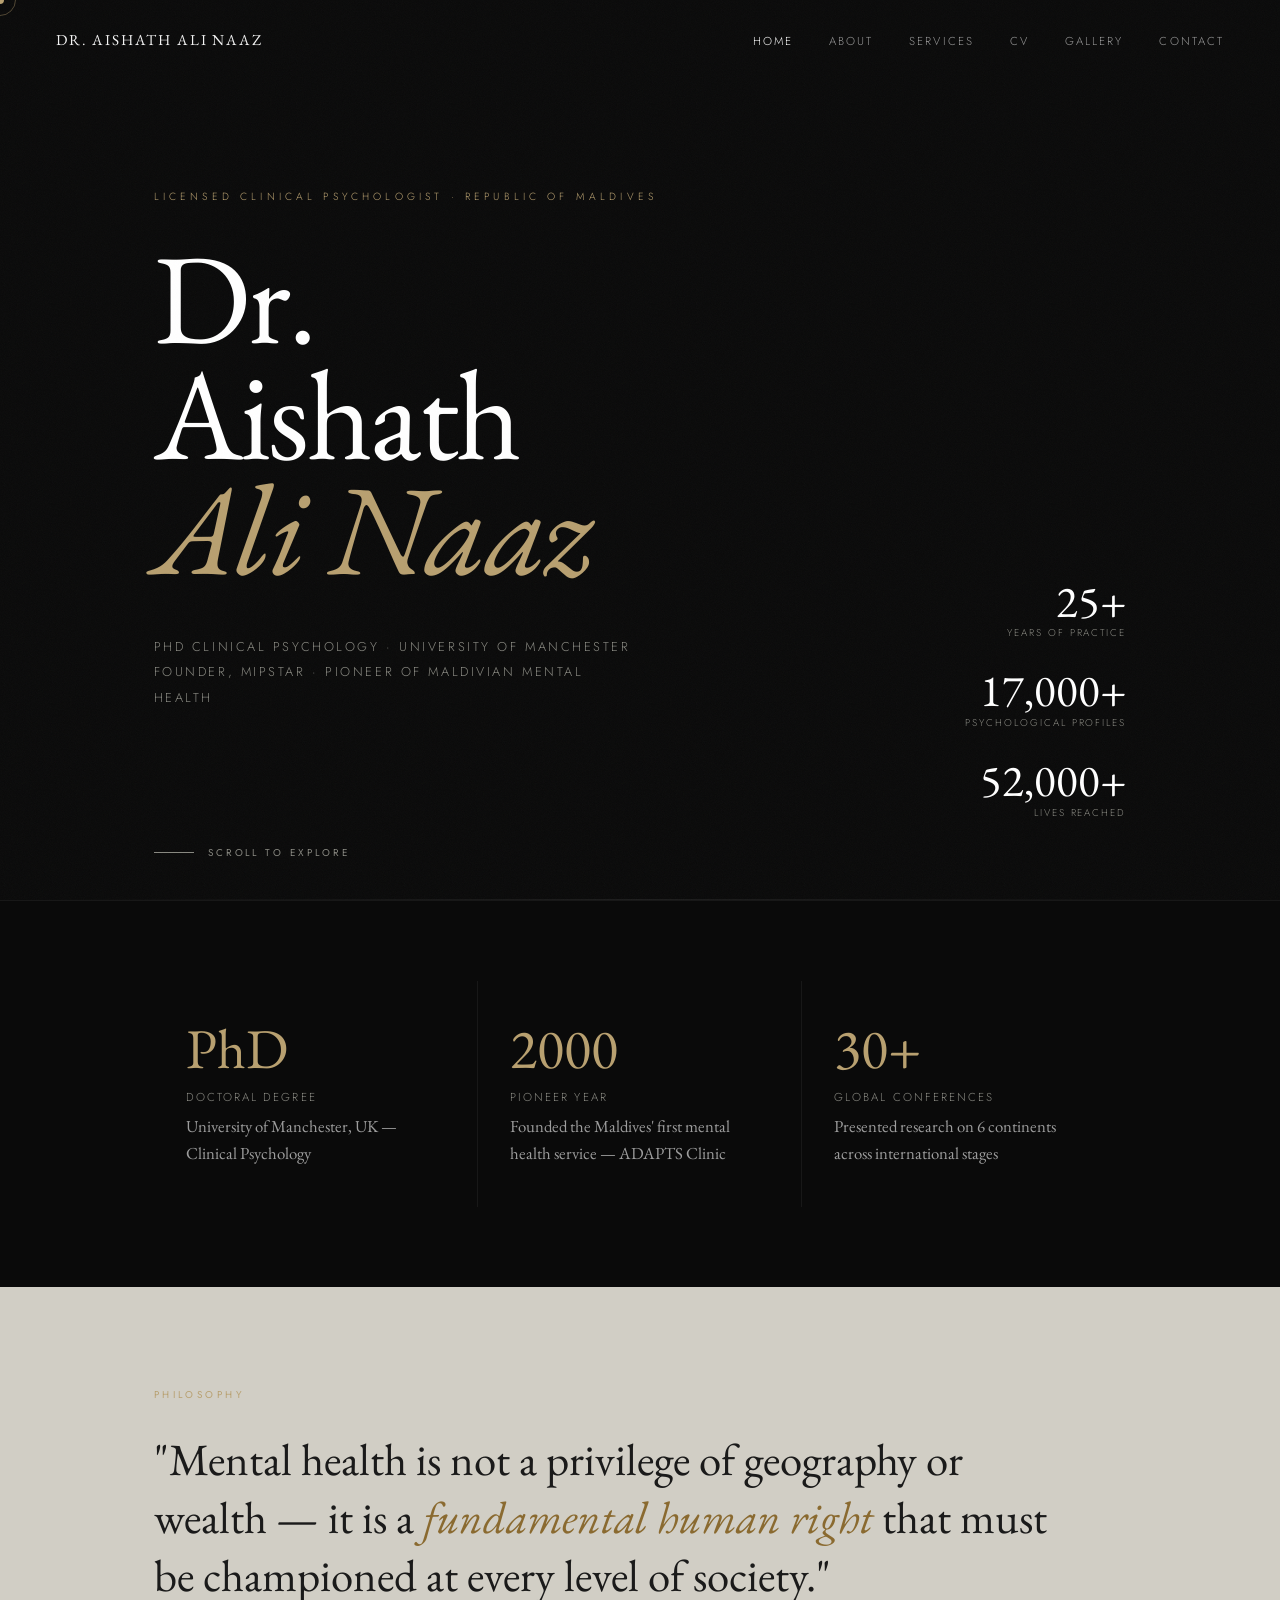
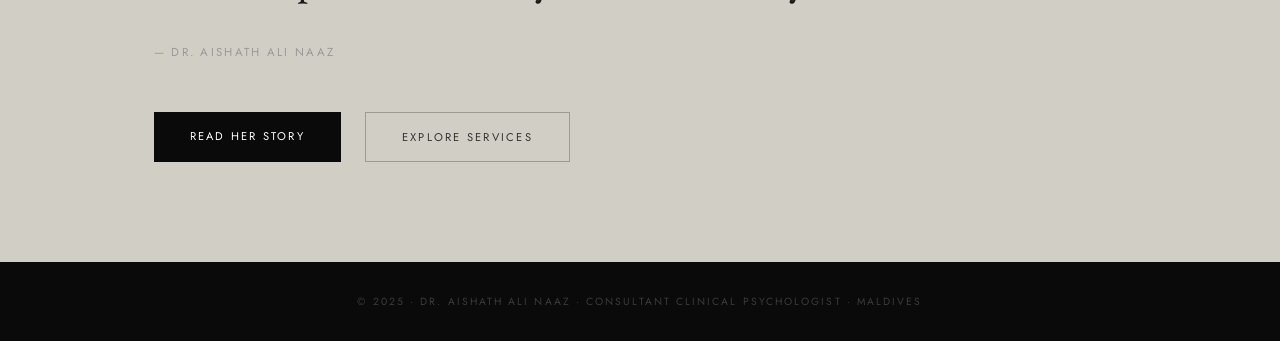
==== index.html @ e1051f4e "website skeleton and gallery is ready, gallery is smoothened with animations, need to add pictures a" ====
<!DOCTYPE html>
<html lang="en">
<head>
  <meta charset="UTF-8">
  <meta name="viewport" content="width=device-width, initial-scale=1.0">
  <title>Dr. Aishath Ali Naaz — Consultant Clinical Psychologist</title>
  <link href="https://fonts.googleapis.com/css2?family=EB+Garamond:ital,wght@0,400;0,500;0,700;1,400;1,500&family=Jost:wght@200;300;400;500&display=swap" rel="stylesheet">
  <style>
    * { margin: 0; padding: 0; box-sizing: border-box; }
    :root {
      --black: #0a0a0a; --off-white: #d1cec5; --white: #ffffff;
      --mid: #888880; --light: #ccc8bf; --accent: #b8a070;
    }
    html { scroll-behavior: smooth; }
    body { font-family: 'Jost', sans-serif; background: var(--black); color: var(--off-white); overflow-x: hidden; cursor: none; }

    @media (pointer: fine) {
      body { cursor: none; }
      .cursor, .cursor-ring { display: block; }
    }
    @media (pointer: coarse) {
      body { cursor: auto; }
      .cursor, .cursor-ring { display: none; }
    }

    .wave-ripple {
      position: fixed;
      width: 20px;
      height: 20px;
      border-radius: 50%;
      pointer-events: none;
      transform: translate(-50%, -50%);
      border: 1px solid rgba(184, 160, 112, 0.25);
      animation: waveExpand 0.8s ease-out forwards;
      z-index: 9997;
    }
    @keyframes waveExpand {
      0% { opacity: 0.5; transform: translate(-50%, -50%) scale(0.5); }
      100% { opacity: 0; transform: translate(-50%, -50%) scale(3); }
    }

    /* CURSOR */
    .cursor { width: 8px; height: 8px; background: var(--accent); border-radius: 50%; position: fixed; pointer-events: none; z-index: 9999; transform: translate(-50%,-50%); transition: transform .1s, width .3s, height .3s; }
    .cursor-ring { width: 32px; height: 32px; border: 1px solid rgba(184,160,112,.4); border-radius: 50%; position: fixed; pointer-events: none; z-index: 9998; transform: translate(-50%,-50%); transition: transform .15s ease-out, width .3s, height .3s; }

    /* NAV */
    nav { position: fixed; top: 0; left: 0; right: 0; z-index: 100; padding: 28px 56px; display: flex; align-items: center; justify-content: space-between; mix-blend-mode: difference; }
    .nav-logo { font-family: 'EB Garamond', serif; font-size: .95rem; font-weight: 400; letter-spacing: .12em; text-transform: uppercase; color: var(--white); text-decoration: none; }
    .nav-links { display: flex; gap: 36px; list-style: none; }
    .nav-links a { font-size: .72rem; font-weight: 300; letter-spacing: .18em; text-transform: uppercase; color: var(--white); text-decoration: none; opacity: .6; transition: opacity .2s; }
    .nav-links a:hover, .nav-links a.active { opacity: 1; }

    /* HERO */
    #hero { height: 100vh; background: var(--black); display: flex; flex-direction: column; justify-content: center; padding: 0 12vw; position: relative; overflow: hidden; }
    .hero-line { font-size: .65rem; font-weight: 300; letter-spacing: .4em; text-transform: uppercase; color: var(--accent); margin-bottom: 36px; }
    .hero-h1 { font-family: 'EB Garamond', serif; font-size: clamp(5rem,10vw,11rem); font-weight: 400; line-height: .9; color: var(--white); letter-spacing: -.02em; }
    .hero-h1 em { font-style: italic; color: var(--accent); }
    .hero-sub { margin-top: 48px; font-size: .8rem; font-weight: 300; letter-spacing: .2em; text-transform: uppercase; color: var(--mid); max-width: 480px; line-height: 2; }
    .hero-scroll { position: absolute; bottom: 40px; left: 12vw; font-size: .62rem; letter-spacing: .3em; text-transform: uppercase; color: var(--mid); display: flex; align-items: center; gap: 14px; }
    .hero-scroll::before { content: ''; display: block; width: 40px; height: 1px; background: var(--mid); animation: scrollLine 2s ease-in-out infinite; }
    @keyframes scrollLine { 0%,100% { width:40px; opacity:.5; } 50% { width:70px; opacity:1; } }
    .hero-stats { position: absolute; right: 12vw; bottom: 80px; display: flex; flex-direction: column; gap: 28px; text-align: right; }
    .h-stat-num { font-family: 'EB Garamond', serif; font-size: 2.8rem; font-weight: 400; color: var(--white); line-height: 1; }
    .h-stat-lbl { font-size: .62rem; font-weight: 300; letter-spacing: .2em; text-transform: uppercase; color: var(--mid); margin-top: 2px; }
    .hero-border { position: absolute; bottom: 0; left: 0; right: 0; height: 1px; background: linear-gradient(to right, transparent, rgba(255,255,255,.08), transparent); }
    #hero::after { content: ''; position: absolute; inset: 0; pointer-events: none; z-index: 1; opacity: .035; background-image: url("data:image/svg+xml,%3Csvg viewBox='0 0 256 256' xmlns='http://www.w3.org/2000/svg'%3E%3Cfilter id='noise'%3E%3CfeTurbulence type='fractalNoise' baseFrequency='0.9' numOctaves='4' stitchTiles='stitch'/%3E%3C/filter%3E%3Crect width='100%25' height='100%25' filter='url(%23noise)'/%3E%3C/svg%3E"); background-size: 200px; }

    /* INTRO STRIP */
    .intro-strip { padding: 80px 12vw; display: grid; grid-template-columns: 1fr 1fr 1fr; gap: 0; border-top: 1px solid rgba(255,255,255,.06); }
    .is-item { padding: 40px 32px; border-right: 1px solid rgba(255,255,255,.06); }
    .is-item:last-child { border-right: none; }
    .is-num { font-family: 'EB Garamond', serif; font-size: 3.5rem; color: var(--accent); line-height: 1; margin-bottom: 12px; }
    .is-label { font-size: .72rem; font-weight: 300; letter-spacing: .18em; text-transform: uppercase; color: var(--mid); margin-bottom: 8px; }
    .is-body { font-family: 'EB Garamond', serif; font-size: 1.05rem; color: rgba(255,255,255,.6); line-height: 1.6; }

    /* PHILOSOPHY BAND */
    .philosophy { padding: 100px 12vw; background: var(--off-white); color: var(--black); }
    .ph-label { font-size: .62rem; letter-spacing: .35em; text-transform: uppercase; color: var(--accent); margin-bottom: 28px; }
    .ph-quote { font-family: 'EB Garamond', serif; font-size: clamp(1.8rem, 3.5vw, 3rem); font-weight: 400; line-height: 1.3; color: #1a1a1a; max-width: 900px; }
    .ph-quote em { font-style: italic; color: #8a6a30; }
    .ph-attr { margin-top: 40px; font-size: .72rem; letter-spacing: .2em; text-transform: uppercase; color: #999; }
    .ph-cta { margin-top: 52px; display: flex; gap: 24px; }
    .btn-primary { display: inline-block; font-size: .7rem; letter-spacing: .2em; text-transform: uppercase; padding: 16px 36px; background: var(--black); color: var(--white); text-decoration: none; transition: background .3s; }
    .btn-primary:hover { background: #8a6a30; }
    .btn-outline { display: inline-block; font-size: .7rem; letter-spacing: .2em; text-transform: uppercase; padding: 16px 36px; border: 1px solid rgba(0,0,0,.25); color: #333; text-decoration: none; transition: all .3s; }
    .btn-outline:hover { border-color: #8a6a30; color: #8a6a30; }

    /* FOOTER */
    footer { background: var(--black); display: flex; align-items: center; justify-content: center; padding: 32px; font-size: .65rem; letter-spacing: .2em; text-transform: uppercase; color: rgba(255,255,255,.2); }

    /* ANIMATIONS */
    @keyframes fadeUp { from { opacity:0; transform:translateY(30px); } to { opacity:1; transform:translateY(0); } }
    .fade-in { opacity: 0; }
    .fade-in.visible { animation: fadeUp .8s cubic-bezier(.22,1,.36,1) both; }

    @media (max-width:900px) {
      nav { padding: 20px 24px; } .nav-links { display: none; }
      #hero { padding: 0 6vw; } .hero-stats { display: none; }
      .intro-strip { grid-template-columns: 1fr; } .is-item { border-right: none; border-bottom: 1px solid rgba(255,255,255,.06); }
      .ph-cta { flex-direction: column; }
    }
  </style>
</head>
<body>
  <div class="cursor" id="cursor"></div>
  <div class="cursor-ring" id="cursorRing"></div>

  <nav>
    <a href="index.html" class="nav-logo">Dr. Aishath Ali Naaz</a>
    <ul class="nav-links">
      <li><a href="index.html" class="active">Home</a></li>
      <li><a href="about.html">About</a></li>
      <li><a href="services.html">Services</a></li>
      <li><a href="cv.html">CV</a></li>
      <li><a href="gallery.html">Gallery</a></li>
      <li><a href="contact.html">Contact</a></li>
    </ul>
  </nav>

  <!-- HERO -->
  <section id="hero">
    <div class="hero-line fade-in">Licensed Clinical Psychologist · Republic of Maldives</div>
    <h1 class="hero-h1 fade-in">Dr.<br>Aishath<br><em>Ali Naaz</em></h1>
    <p class="hero-sub fade-in">
      PhD Clinical Psychology · University of Manchester<br>
      Founder, MIPSTAR · Pioneer of Maldivian Mental Health
    </p>
    <div class="hero-scroll fade-in">Scroll to explore</div>
    <div class="hero-stats fade-in">
      <div>
        <div class="h-stat-num">25+</div>
        <div class="h-stat-lbl">Years of Practice</div>
      </div>
      <div>
        <div class="h-stat-num">17,000+</div>
        <div class="h-stat-lbl">Psychological Profiles</div>
      </div>
      <div>
        <div class="h-stat-num">52,000+</div>
        <div class="h-stat-lbl">Lives Reached</div>
      </div>
    </div>
    <div class="hero-border"></div>
  </section>

  <!-- STATS STRIP -->
  <div class="intro-strip">
    <div class="is-item fade-in">
      <div class="is-num">PhD</div>
      <div class="is-label">Doctoral Degree</div>
      <div class="is-body">University of Manchester, UK — Clinical Psychology</div>
    </div>
    <div class="is-item fade-in">
      <div class="is-num">2000</div>
      <div class="is-label">Pioneer Year</div>
      <div class="is-body">Founded the Maldives' first mental health service — ADAPTS Clinic</div>
    </div>
    <div class="is-item fade-in">
      <div class="is-num">30+</div>
      <div class="is-label">Global Conferences</div>
      <div class="is-body">Presented research on 6 continents across international stages</div>
    </div>
  </div>

  <!-- PHILOSOPHY -->
  <section class="philosophy">
    <div class="ph-label fade-in">Philosophy</div>
    <p class="ph-quote fade-in">"Mental health is not a privilege of geography or wealth — it is a <em>fundamental human right</em> that must be championed at every level of society."</p>
    <div class="ph-attr fade-in">— Dr. Aishath Ali Naaz</div>
    <div class="ph-cta fade-in">
      <a href="about.html" class="btn-primary">Read Her Story</a>
      <a href="services.html" class="btn-outline">Explore Services</a>
    </div>
  </section>

  <footer>© 2025 · Dr. Aishath Ali Naaz · Consultant Clinical Psychologist · Maldives</footer>

  <script>
    const cursor = document.getElementById('cursor');
    const ring = document.getElementById('cursorRing');
    let mx=0,my=0,rx=0,ry=0;
    document.addEventListener('mousemove',e=>{ mx=e.clientX; my=e.clientY; cursor.style.left=mx+'px'; cursor.style.top=my+'px'; });
    (function animRing(){ rx+=(mx-rx)*.12; ry+=(my-ry)*.12; ring.style.left=rx+'px'; ring.style.top=ry+'px'; requestAnimationFrame(animRing); })();

    let lastRippleTime = 0;
    document.addEventListener("mousemove", function(e) {
      const now = Date.now();
      if (now - lastRippleTime > 80) {
        const ripple = document.createElement("div");
        ripple.className = "wave-ripple";
        ripple.style.left = e.clientX + "px";
        ripple.style.top = e.clientY + "px";
        document.body.appendChild(ripple);
        setTimeout(() => { ripple.remove(); }, 800);
        lastRippleTime = now;
      }
    });

    const fadeObs = new IntersectionObserver(entries=>{ entries.forEach((e,i)=>{ if(e.isIntersecting){ e.target.classList.add('visible'); e.target.style.animationDelay=(i*.08)+'s'; } }); },{threshold:.15});
    document.querySelectorAll('.fade-in').forEach(el=>fadeObs.observe(el));
  </script>
</body>
</html>
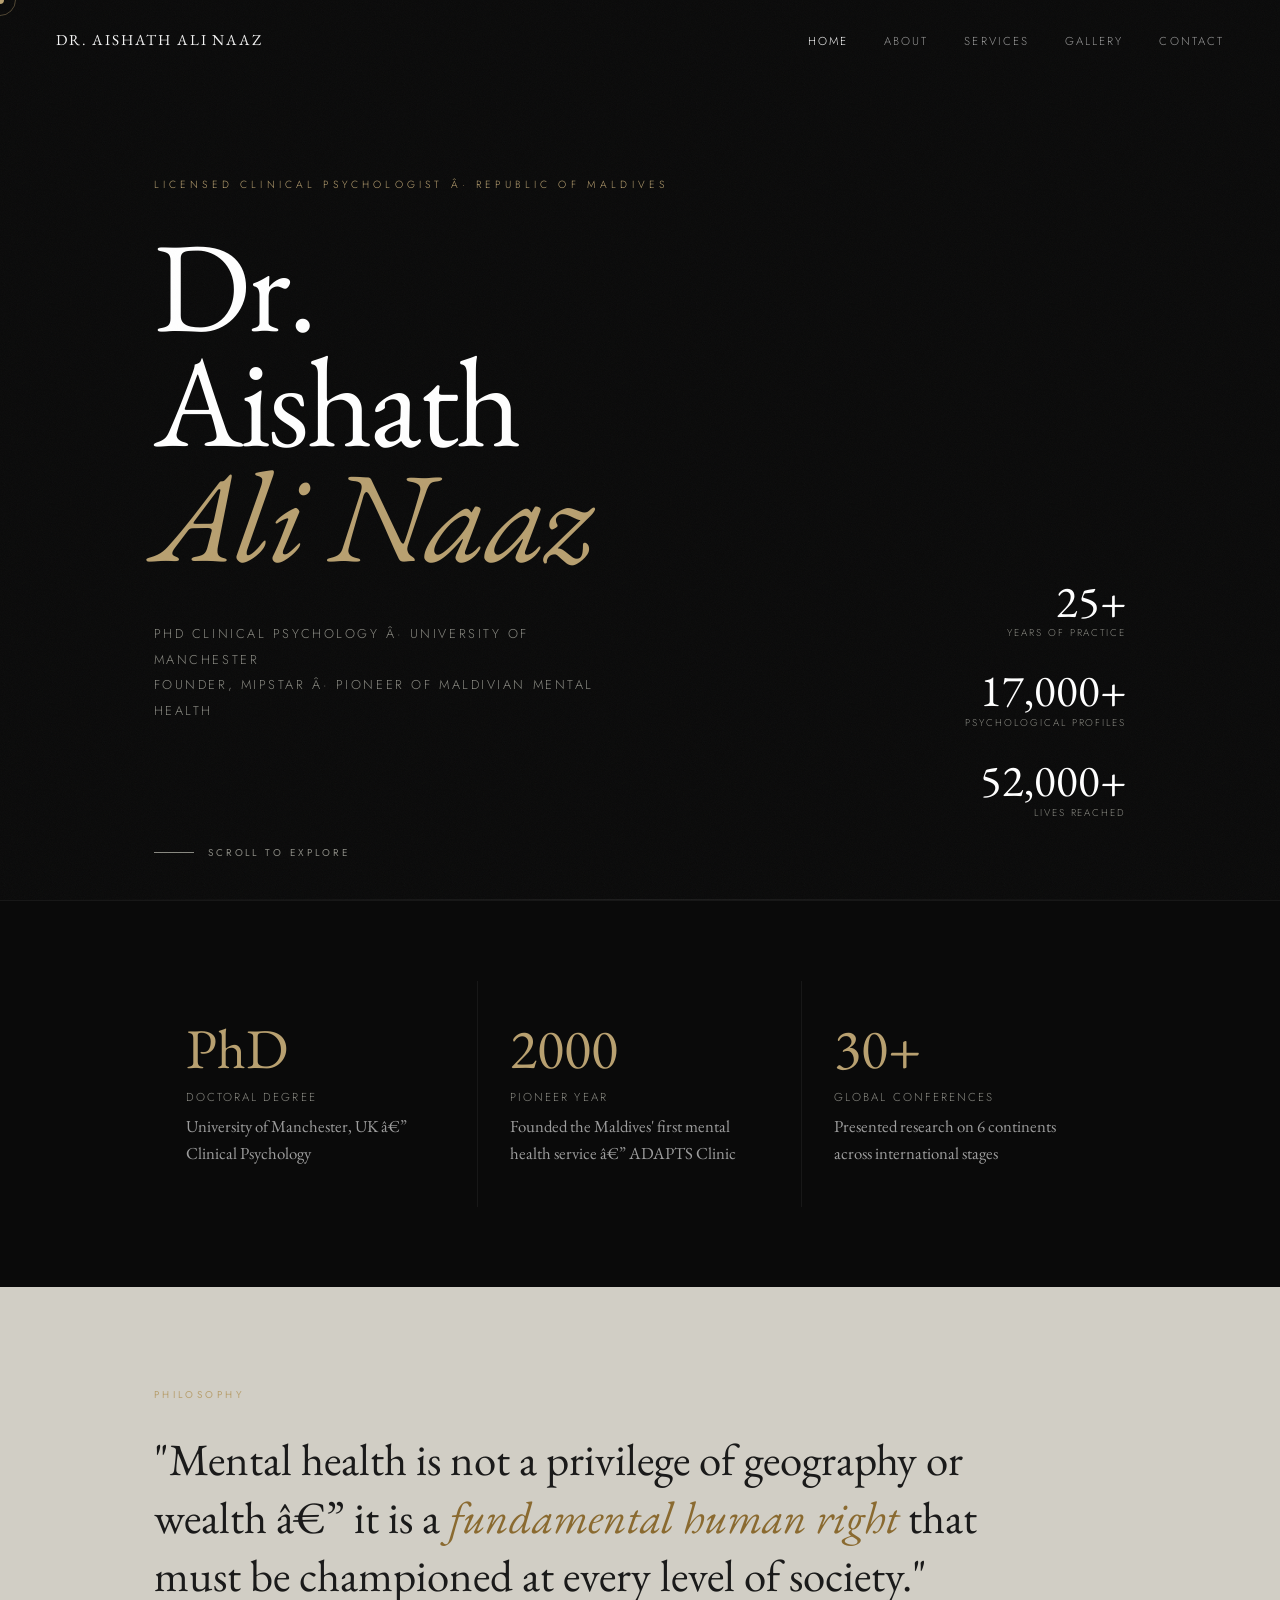
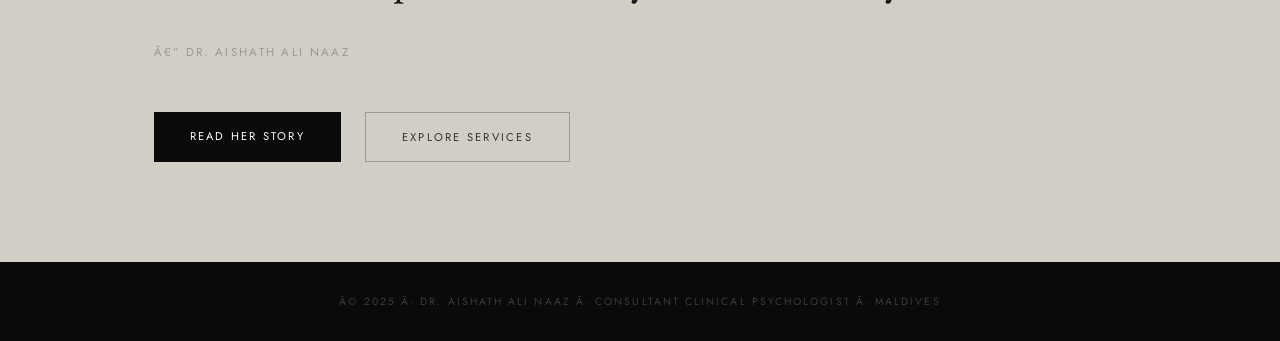
==== commit 6be5f355: "changed the cv page and unlinked it, deleted the cv page" ====
--- a/index.html
+++ b/index.html
@@ -1,9 +1,9 @@
-<!DOCTYPE html>
+﻿<!DOCTYPE html>
 <html lang="en">
 <head>
   <meta charset="UTF-8">
   <meta name="viewport" content="width=device-width, initial-scale=1.0">
-  <title>Dr. Aishath Ali Naaz — Consultant Clinical Psychologist</title>
+  <title>Dr. Aishath Ali Naaz â€” Consultant Clinical Psychologist</title>
   <link href="https://fonts.googleapis.com/css2?family=EB+Garamond:ital,wght@0,400;0,500;0,700;1,400;1,500&family=Jost:wght@200;300;400;500&display=swap" rel="stylesheet">
   <style>
     * { margin: 0; padding: 0; box-sizing: border-box; }
@@ -111,7 +111,6 @@
       <li><a href="index.html" class="active">Home</a></li>
       <li><a href="about.html">About</a></li>
       <li><a href="services.html">Services</a></li>
-      <li><a href="cv.html">CV</a></li>
       <li><a href="gallery.html">Gallery</a></li>
       <li><a href="contact.html">Contact</a></li>
     </ul>
@@ -119,11 +118,11 @@
 
   <!-- HERO -->
   <section id="hero">
-    <div class="hero-line fade-in">Licensed Clinical Psychologist · Republic of Maldives</div>
+    <div class="hero-line fade-in">Licensed Clinical Psychologist Â· Republic of Maldives</div>
     <h1 class="hero-h1 fade-in">Dr.<br>Aishath<br><em>Ali Naaz</em></h1>
     <p class="hero-sub fade-in">
-      PhD Clinical Psychology · University of Manchester<br>
-      Founder, MIPSTAR · Pioneer of Maldivian Mental Health
+      PhD Clinical Psychology Â· University of Manchester<br>
+      Founder, MIPSTAR Â· Pioneer of Maldivian Mental Health
     </p>
     <div class="hero-scroll fade-in">Scroll to explore</div>
     <div class="hero-stats fade-in">
@@ -148,12 +147,12 @@
     <div class="is-item fade-in">
       <div class="is-num">PhD</div>
       <div class="is-label">Doctoral Degree</div>
-      <div class="is-body">University of Manchester, UK — Clinical Psychology</div>
+      <div class="is-body">University of Manchester, UK â€” Clinical Psychology</div>
     </div>
     <div class="is-item fade-in">
       <div class="is-num">2000</div>
       <div class="is-label">Pioneer Year</div>
-      <div class="is-body">Founded the Maldives' first mental health service — ADAPTS Clinic</div>
+      <div class="is-body">Founded the Maldives' first mental health service â€” ADAPTS Clinic</div>
     </div>
     <div class="is-item fade-in">
       <div class="is-num">30+</div>
@@ -165,15 +164,15 @@
   <!-- PHILOSOPHY -->
   <section class="philosophy">
     <div class="ph-label fade-in">Philosophy</div>
-    <p class="ph-quote fade-in">"Mental health is not a privilege of geography or wealth — it is a <em>fundamental human right</em> that must be championed at every level of society."</p>
-    <div class="ph-attr fade-in">— Dr. Aishath Ali Naaz</div>
+    <p class="ph-quote fade-in">"Mental health is not a privilege of geography or wealth â€” it is a <em>fundamental human right</em> that must be championed at every level of society."</p>
+    <div class="ph-attr fade-in">â€” Dr. Aishath Ali Naaz</div>
     <div class="ph-cta fade-in">
       <a href="about.html" class="btn-primary">Read Her Story</a>
       <a href="services.html" class="btn-outline">Explore Services</a>
     </div>
   </section>
 
-  <footer>© 2025 · Dr. Aishath Ali Naaz · Consultant Clinical Psychologist · Maldives</footer>
+  <footer>Â© 2025 Â· Dr. Aishath Ali Naaz Â· Consultant Clinical Psychologist Â· Maldives</footer>
 
   <script>
     const cursor = document.getElementById('cursor');
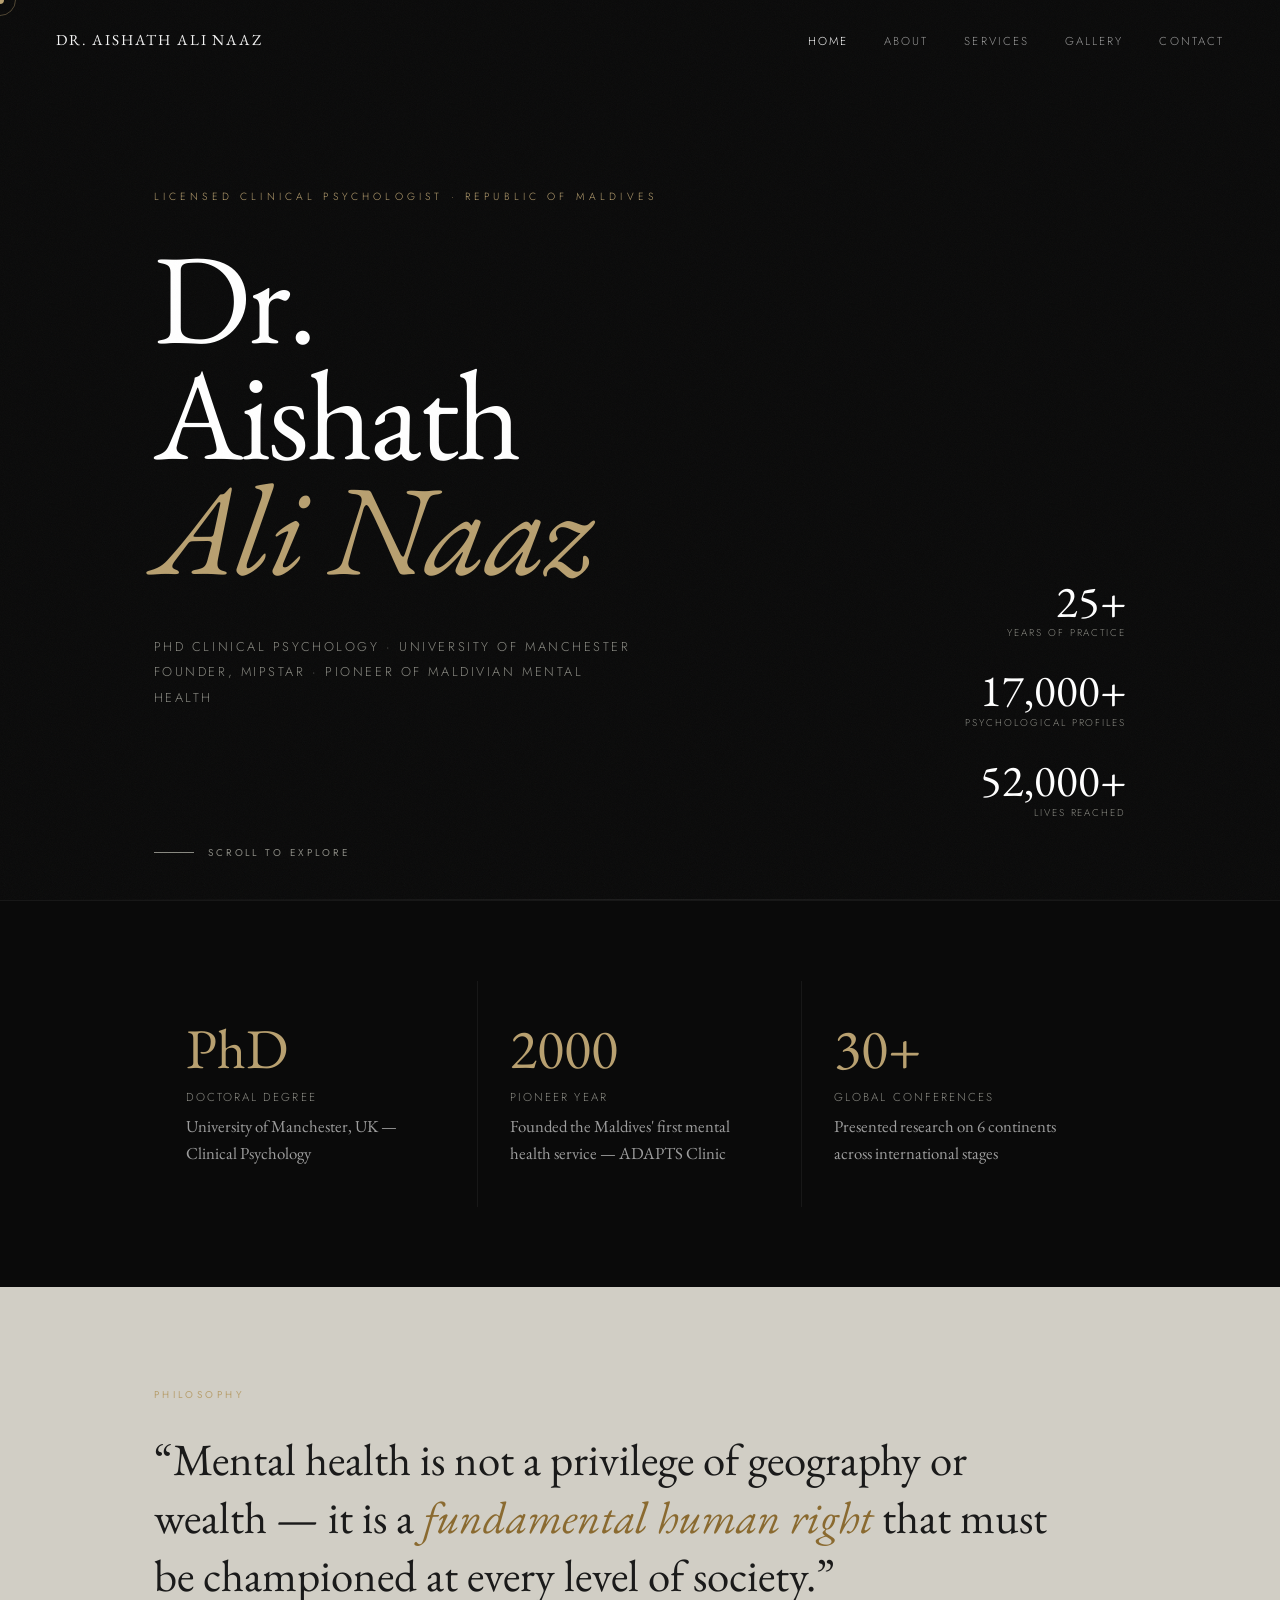
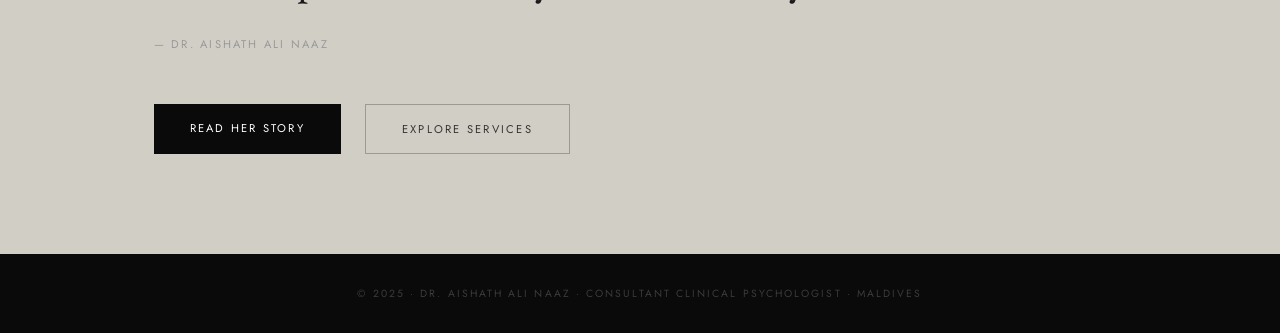
==== commit f28d0a8d: "changes made, files optimized, turned the website to a mobile responsiveness version, now can be eas" ====
--- a/index.html
+++ b/index.html
@@ -1,112 +1,33 @@
-﻿<!DOCTYPE html>
+<!DOCTYPE html>
 <html lang="en">
 <head>
   <meta charset="UTF-8">
   <meta name="viewport" content="width=device-width, initial-scale=1.0">
-  <title>Dr. Aishath Ali Naaz â€” Consultant Clinical Psychologist</title>
+  <title>Dr. Aishath Ali Naaz &mdash; Consultant Clinical Psychologist</title>
+  <meta name="description" content="Dr. Aishath Ali Naaz &mdash; Consultant Clinical Psychologist with 25+ years experience. PhD University of Manchester. Founder of MIPSTAR. Pioneer of mental health services in the Maldives.">
+  <meta property="og:title" content="Dr. Aishath Ali Naaz &mdash; Consultant Clinical Psychologist">
+  <meta property="og:description" content="Pioneer of Maldivian mental health. PhD University of Manchester. Expert witness, researcher, and policy consultant with 25+ years experience.">
+  <meta property="og:type" content="website">
+  <meta property="og:locale" content="en_US">
+  <link rel="canonical" href="index.html">
+  <link rel="icon" type="image/svg+xml" href="favicon.svg">
+  <link rel="preconnect" href="https://fonts.googleapis.com">
+  <link rel="preconnect" href="https://fonts.gstatic.com" crossorigin>
   <link href="https://fonts.googleapis.com/css2?family=EB+Garamond:ital,wght@0,400;0,500;0,700;1,400;1,500&family=Jost:wght@200;300;400;500&display=swap" rel="stylesheet">
-  <style>
-    * { margin: 0; padding: 0; box-sizing: border-box; }
-    :root {
-      --black: #0a0a0a; --off-white: #d1cec5; --white: #ffffff;
-      --mid: #888880; --light: #ccc8bf; --accent: #b8a070;
-    }
-    html { scroll-behavior: smooth; }
-    body { font-family: 'Jost', sans-serif; background: var(--black); color: var(--off-white); overflow-x: hidden; cursor: none; }
-
-    @media (pointer: fine) {
-      body { cursor: none; }
-      .cursor, .cursor-ring { display: block; }
-    }
-    @media (pointer: coarse) {
-      body { cursor: auto; }
-      .cursor, .cursor-ring { display: none; }
-    }
-
-    .wave-ripple {
-      position: fixed;
-      width: 20px;
-      height: 20px;
-      border-radius: 50%;
-      pointer-events: none;
-      transform: translate(-50%, -50%);
-      border: 1px solid rgba(184, 160, 112, 0.25);
-      animation: waveExpand 0.8s ease-out forwards;
-      z-index: 9997;
-    }
-    @keyframes waveExpand {
-      0% { opacity: 0.5; transform: translate(-50%, -50%) scale(0.5); }
-      100% { opacity: 0; transform: translate(-50%, -50%) scale(3); }
-    }
-
-    /* CURSOR */
-    .cursor { width: 8px; height: 8px; background: var(--accent); border-radius: 50%; position: fixed; pointer-events: none; z-index: 9999; transform: translate(-50%,-50%); transition: transform .1s, width .3s, height .3s; }
-    .cursor-ring { width: 32px; height: 32px; border: 1px solid rgba(184,160,112,.4); border-radius: 50%; position: fixed; pointer-events: none; z-index: 9998; transform: translate(-50%,-50%); transition: transform .15s ease-out, width .3s, height .3s; }
-
-    /* NAV */
-    nav { position: fixed; top: 0; left: 0; right: 0; z-index: 100; padding: 28px 56px; display: flex; align-items: center; justify-content: space-between; mix-blend-mode: difference; }
-    .nav-logo { font-family: 'EB Garamond', serif; font-size: .95rem; font-weight: 400; letter-spacing: .12em; text-transform: uppercase; color: var(--white); text-decoration: none; }
-    .nav-links { display: flex; gap: 36px; list-style: none; }
-    .nav-links a { font-size: .72rem; font-weight: 300; letter-spacing: .18em; text-transform: uppercase; color: var(--white); text-decoration: none; opacity: .6; transition: opacity .2s; }
-    .nav-links a:hover, .nav-links a.active { opacity: 1; }
-
-    /* HERO */
-    #hero { height: 100vh; background: var(--black); display: flex; flex-direction: column; justify-content: center; padding: 0 12vw; position: relative; overflow: hidden; }
-    .hero-line { font-size: .65rem; font-weight: 300; letter-spacing: .4em; text-transform: uppercase; color: var(--accent); margin-bottom: 36px; }
-    .hero-h1 { font-family: 'EB Garamond', serif; font-size: clamp(5rem,10vw,11rem); font-weight: 400; line-height: .9; color: var(--white); letter-spacing: -.02em; }
-    .hero-h1 em { font-style: italic; color: var(--accent); }
-    .hero-sub { margin-top: 48px; font-size: .8rem; font-weight: 300; letter-spacing: .2em; text-transform: uppercase; color: var(--mid); max-width: 480px; line-height: 2; }
-    .hero-scroll { position: absolute; bottom: 40px; left: 12vw; font-size: .62rem; letter-spacing: .3em; text-transform: uppercase; color: var(--mid); display: flex; align-items: center; gap: 14px; }
-    .hero-scroll::before { content: ''; display: block; width: 40px; height: 1px; background: var(--mid); animation: scrollLine 2s ease-in-out infinite; }
-    @keyframes scrollLine { 0%,100% { width:40px; opacity:.5; } 50% { width:70px; opacity:1; } }
-    .hero-stats { position: absolute; right: 12vw; bottom: 80px; display: flex; flex-direction: column; gap: 28px; text-align: right; }
-    .h-stat-num { font-family: 'EB Garamond', serif; font-size: 2.8rem; font-weight: 400; color: var(--white); line-height: 1; }
-    .h-stat-lbl { font-size: .62rem; font-weight: 300; letter-spacing: .2em; text-transform: uppercase; color: var(--mid); margin-top: 2px; }
-    .hero-border { position: absolute; bottom: 0; left: 0; right: 0; height: 1px; background: linear-gradient(to right, transparent, rgba(255,255,255,.08), transparent); }
-    #hero::after { content: ''; position: absolute; inset: 0; pointer-events: none; z-index: 1; opacity: .035; background-image: url("data:image/svg+xml,%3Csvg viewBox='0 0 256 256' xmlns='http://www.w3.org/2000/svg'%3E%3Cfilter id='noise'%3E%3CfeTurbulence type='fractalNoise' baseFrequency='0.9' numOctaves='4' stitchTiles='stitch'/%3E%3C/filter%3E%3Crect width='100%25' height='100%25' filter='url(%23noise)'/%3E%3C/svg%3E"); background-size: 200px; }
-
-    /* INTRO STRIP */
-    .intro-strip { padding: 80px 12vw; display: grid; grid-template-columns: 1fr 1fr 1fr; gap: 0; border-top: 1px solid rgba(255,255,255,.06); }
-    .is-item { padding: 40px 32px; border-right: 1px solid rgba(255,255,255,.06); }
-    .is-item:last-child { border-right: none; }
-    .is-num { font-family: 'EB Garamond', serif; font-size: 3.5rem; color: var(--accent); line-height: 1; margin-bottom: 12px; }
-    .is-label { font-size: .72rem; font-weight: 300; letter-spacing: .18em; text-transform: uppercase; color: var(--mid); margin-bottom: 8px; }
-    .is-body { font-family: 'EB Garamond', serif; font-size: 1.05rem; color: rgba(255,255,255,.6); line-height: 1.6; }
-
-    /* PHILOSOPHY BAND */
-    .philosophy { padding: 100px 12vw; background: var(--off-white); color: var(--black); }
-    .ph-label { font-size: .62rem; letter-spacing: .35em; text-transform: uppercase; color: var(--accent); margin-bottom: 28px; }
-    .ph-quote { font-family: 'EB Garamond', serif; font-size: clamp(1.8rem, 3.5vw, 3rem); font-weight: 400; line-height: 1.3; color: #1a1a1a; max-width: 900px; }
-    .ph-quote em { font-style: italic; color: #8a6a30; }
-    .ph-attr { margin-top: 40px; font-size: .72rem; letter-spacing: .2em; text-transform: uppercase; color: #999; }
-    .ph-cta { margin-top: 52px; display: flex; gap: 24px; }
-    .btn-primary { display: inline-block; font-size: .7rem; letter-spacing: .2em; text-transform: uppercase; padding: 16px 36px; background: var(--black); color: var(--white); text-decoration: none; transition: background .3s; }
-    .btn-primary:hover { background: #8a6a30; }
-    .btn-outline { display: inline-block; font-size: .7rem; letter-spacing: .2em; text-transform: uppercase; padding: 16px 36px; border: 1px solid rgba(0,0,0,.25); color: #333; text-decoration: none; transition: all .3s; }
-    .btn-outline:hover { border-color: #8a6a30; color: #8a6a30; }
-
-    /* FOOTER */
-    footer { background: var(--black); display: flex; align-items: center; justify-content: center; padding: 32px; font-size: .65rem; letter-spacing: .2em; text-transform: uppercase; color: rgba(255,255,255,.2); }
-
-    /* ANIMATIONS */
-    @keyframes fadeUp { from { opacity:0; transform:translateY(30px); } to { opacity:1; transform:translateY(0); } }
-    .fade-in { opacity: 0; }
-    .fade-in.visible { animation: fadeUp .8s cubic-bezier(.22,1,.36,1) both; }
-
-    @media (max-width:900px) {
-      nav { padding: 20px 24px; } .nav-links { display: none; }
-      #hero { padding: 0 6vw; } .hero-stats { display: none; }
-      .intro-strip { grid-template-columns: 1fr; } .is-item { border-right: none; border-bottom: 1px solid rgba(255,255,255,.06); }
-      .ph-cta { flex-direction: column; }
-    }
-  </style>
+  <link rel="stylesheet" href="css/global.css">
+  <link rel="stylesheet" href="css/index.css">
+  <noscript><style>.fade-in{opacity:1!important}body{cursor:auto!important}</style></noscript>
 </head>
 <body>
+  <a href="#main-content" class="skip-link">Skip to content</a>
   <div class="cursor" id="cursor"></div>
   <div class="cursor-ring" id="cursorRing"></div>
 
-  <nav>
+  <nav aria-label="Main navigation">
     <a href="index.html" class="nav-logo">Dr. Aishath Ali Naaz</a>
+    <button class="nav-toggle" aria-label="Toggle navigation" aria-expanded="false">
+      <span></span><span></span><span></span>
+    </button>
     <ul class="nav-links">
       <li><a href="index.html" class="active">Home</a></li>
       <li><a href="about.html">About</a></li>
@@ -116,87 +37,85 @@
     </ul>
   </nav>
 
-  <!-- HERO -->
-  <section id="hero">
-    <div class="hero-line fade-in">Licensed Clinical Psychologist Â· Republic of Maldives</div>
-    <h1 class="hero-h1 fade-in">Dr.<br>Aishath<br><em>Ali Naaz</em></h1>
-    <p class="hero-sub fade-in">
-      PhD Clinical Psychology Â· University of Manchester<br>
-      Founder, MIPSTAR Â· Pioneer of Maldivian Mental Health
-    </p>
-    <div class="hero-scroll fade-in">Scroll to explore</div>
-    <div class="hero-stats fade-in">
-      <div>
-        <div class="h-stat-num">25+</div>
-        <div class="h-stat-lbl">Years of Practice</div>
+  <main id="main-content">
+    <!-- HERO -->
+    <section id="hero">
+      <div class="hero-line fade-in">Licensed Clinical Psychologist &middot; Republic of Maldives</div>
+      <h1 class="hero-h1 fade-in">Dr.<br>Aishath<br><em>Ali Naaz</em></h1>
+      <p class="hero-sub fade-in">
+        PhD Clinical Psychology &middot; University of Manchester<br>
+        Founder, MIPSTAR &middot; Pioneer of Maldivian Mental Health
+      </p>
+      <div class="hero-scroll fade-in">Scroll to explore</div>
+      <div class="hero-stats fade-in">
+        <div>
+          <div class="h-stat-num">25+</div>
+          <div class="h-stat-lbl">Years of Practice</div>
+        </div>
+        <div>
+          <div class="h-stat-num">17,000+</div>
+          <div class="h-stat-lbl">Psychological Profiles</div>
+        </div>
+        <div>
+          <div class="h-stat-num">52,000+</div>
+          <div class="h-stat-lbl">Lives Reached</div>
+        </div>
       </div>
-      <div>
-        <div class="h-stat-num">17,000+</div>
-        <div class="h-stat-lbl">Psychological Profiles</div>
+      <div class="hero-border"></div>
+    </section>
+
+    <!-- STATS STRIP -->
+    <div class="intro-strip">
+      <div class="is-item fade-in">
+        <div class="is-num">PhD</div>
+        <div class="is-label">Doctoral Degree</div>
+        <div class="is-body">University of Manchester, UK &mdash; Clinical Psychology</div>
       </div>
-      <div>
-        <div class="h-stat-num">52,000+</div>
-        <div class="h-stat-lbl">Lives Reached</div>
+      <div class="is-item fade-in">
+        <div class="is-num">2000</div>
+        <div class="is-label">Pioneer Year</div>
+        <div class="is-body">Founded the Maldives' first mental health service &mdash; ADAPTS Clinic</div>
+      </div>
+      <div class="is-item fade-in">
+        <div class="is-num">30+</div>
+        <div class="is-label">Global Conferences</div>
+        <div class="is-body">Presented research on 6 continents across international stages</div>
       </div>
     </div>
-    <div class="hero-border"></div>
-  </section>
 
-  <!-- STATS STRIP -->
-  <div class="intro-strip">
-    <div class="is-item fade-in">
-      <div class="is-num">PhD</div>
-      <div class="is-label">Doctoral Degree</div>
-      <div class="is-body">University of Manchester, UK â€” Clinical Psychology</div>
-    </div>
-    <div class="is-item fade-in">
-      <div class="is-num">2000</div>
-      <div class="is-label">Pioneer Year</div>
-      <div class="is-body">Founded the Maldives' first mental health service â€” ADAPTS Clinic</div>
-    </div>
-    <div class="is-item fade-in">
-      <div class="is-num">30+</div>
-      <div class="is-label">Global Conferences</div>
-      <div class="is-body">Presented research on 6 continents across international stages</div>
-    </div>
-  </div>
+    <!-- PHILOSOPHY -->
+    <section class="philosophy">
+      <div class="ph-label fade-in">Philosophy</div>
+      <p class="ph-quote fade-in">&ldquo;Mental health is not a privilege of geography or wealth &mdash; it is a <em>fundamental human right</em> that must be championed at every level of society.&rdquo;</p>
+      <div class="ph-attr fade-in">&mdash; Dr. Aishath Ali Naaz</div>
+      <div class="ph-cta fade-in">
+        <a href="about.html" class="btn-primary">Read Her Story</a>
+        <a href="services.html" class="btn-outline">Explore Services</a>
+      </div>
+    </section>
+  </main>
 
-  <!-- PHILOSOPHY -->
-  <section class="philosophy">
-    <div class="ph-label fade-in">Philosophy</div>
-    <p class="ph-quote fade-in">"Mental health is not a privilege of geography or wealth â€” it is a <em>fundamental human right</em> that must be championed at every level of society."</p>
-    <div class="ph-attr fade-in">â€” Dr. Aishath Ali Naaz</div>
-    <div class="ph-cta fade-in">
-      <a href="about.html" class="btn-primary">Read Her Story</a>
-      <a href="services.html" class="btn-outline">Explore Services</a>
-    </div>
-  </section>
+  <footer>&copy; 2025 &middot; Dr. Aishath Ali Naaz &middot; Consultant Clinical Psychologist &middot; Maldives</footer>
 
-  <footer>Â© 2025 Â· Dr. Aishath Ali Naaz Â· Consultant Clinical Psychologist Â· Maldives</footer>
-
-  <script>
-    const cursor = document.getElementById('cursor');
-    const ring = document.getElementById('cursorRing');
-    let mx=0,my=0,rx=0,ry=0;
-    document.addEventListener('mousemove',e=>{ mx=e.clientX; my=e.clientY; cursor.style.left=mx+'px'; cursor.style.top=my+'px'; });
-    (function animRing(){ rx+=(mx-rx)*.12; ry+=(my-ry)*.12; ring.style.left=rx+'px'; ring.style.top=ry+'px'; requestAnimationFrame(animRing); })();
-
-    let lastRippleTime = 0;
-    document.addEventListener("mousemove", function(e) {
-      const now = Date.now();
-      if (now - lastRippleTime > 80) {
-        const ripple = document.createElement("div");
-        ripple.className = "wave-ripple";
-        ripple.style.left = e.clientX + "px";
-        ripple.style.top = e.clientY + "px";
-        document.body.appendChild(ripple);
-        setTimeout(() => { ripple.remove(); }, 800);
-        lastRippleTime = now;
-      }
-    });
-
-    const fadeObs = new IntersectionObserver(entries=>{ entries.forEach((e,i)=>{ if(e.isIntersecting){ e.target.classList.add('visible'); e.target.style.animationDelay=(i*.08)+'s'; } }); },{threshold:.15});
-    document.querySelectorAll('.fade-in').forEach(el=>fadeObs.observe(el));
+  <script src="js/global.js"></script>
+  <script type="application/ld+json">
+  {
+    "@context": "https://schema.org",
+    "@type": "Person",
+    "name": "Dr. Aishath Ali Naaz",
+    "jobTitle": "Consultant Clinical Psychologist",
+    "description": "Pioneer of Maldivian mental health services with 25+ years of clinical practice.",
+    "alumniOf": {
+      "@type": "CollegeOrUniversity",
+      "name": "University of Manchester"
+    },
+    "worksFor": {
+      "@type": "Organization",
+      "name": "MIPSTAR"
+    },
+    "knowsAbout": ["Clinical Psychology", "Forensic Psychology", "CBT", "DBT", "EMDR", "Child Psychology", "Neurodevelopmental Disorders"],
+    "nationality": "Maldivian"
+  }
   </script>
 </body>
 </html>
--- a/css/global.css
+++ b/css/global.css
@@ -0,0 +1,401 @@
+/* ================================================================
+   GLOBAL STYLES — Dr. Aishath Ali Naaz Portfolio
+   Shared across all pages
+   ================================================================ */
+
+/* RESET */
+*,
+*::before,
+*::after {
+  margin: 0;
+  padding: 0;
+  box-sizing: border-box;
+}
+
+/* VARIABLES */
+:root {
+  --black: #0a0a0a;
+  --off-white: #d1cec5;
+  --white: #ffffff;
+  --mid: #888880;
+  --light: #ccc8bf;
+  --accent: #b8a070;
+  --accent-dark: #8a6a30;
+}
+
+/* BASE */
+html {
+  scroll-behavior: smooth;
+}
+
+body {
+  font-family: 'Jost', sans-serif;
+  background: var(--black);
+  color: var(--off-white);
+  overflow-x: hidden;
+}
+
+/* POINTER-BASED CURSOR */
+@media (pointer: fine) {
+  body { cursor: none; }
+  .cursor, .cursor-ring { display: block; }
+}
+
+@media (pointer: coarse) {
+  body { cursor: auto; }
+  .cursor, .cursor-ring { display: none; }
+}
+
+/* CUSTOM CURSOR */
+.cursor {
+  width: 8px;
+  height: 8px;
+  background: var(--accent);
+  border-radius: 50%;
+  position: fixed;
+  pointer-events: none;
+  z-index: 9999;
+  transform: translate(-50%, -50%);
+  transition: transform .1s, width .3s, height .3s;
+}
+
+.cursor-ring {
+  width: 32px;
+  height: 32px;
+  border: 1px solid rgba(184, 160, 112, .4);
+  border-radius: 50%;
+  position: fixed;
+  pointer-events: none;
+  z-index: 9998;
+  transform: translate(-50%, -50%);
+  transition: transform .15s ease-out, width .3s, height .3s;
+}
+
+/* WAVE RIPPLE */
+.wave-ripple {
+  position: fixed;
+  width: 20px;
+  height: 20px;
+  border-radius: 50%;
+  pointer-events: none;
+  transform: translate(-50%, -50%);
+  border: 1px solid rgba(184, 160, 112, 0.25);
+  animation: waveExpand 0.8s ease-out forwards;
+  z-index: 9997;
+}
+
+@keyframes waveExpand {
+  0%   { opacity: 0.5; transform: translate(-50%, -50%) scale(0.5); }
+  100% { opacity: 0;   transform: translate(-50%, -50%) scale(3); }
+}
+
+/* SKIP-TO-CONTENT LINK */
+.skip-link {
+  position: absolute;
+  top: -100%;
+  left: 16px;
+  background: var(--accent);
+  color: var(--black);
+  padding: 8px 16px;
+  z-index: 10000;
+  font-size: .75rem;
+  font-weight: 400;
+  letter-spacing: .1em;
+  text-transform: uppercase;
+  text-decoration: none;
+  border-radius: 0 0 4px 4px;
+}
+
+.skip-link:focus {
+  top: 0;
+}
+
+/* ---- NAVIGATION ---- */
+nav {
+  position: fixed;
+  top: 0;
+  left: 0;
+  right: 0;
+  z-index: 100;
+  padding: 28px 56px;
+  display: flex;
+  align-items: center;
+  justify-content: space-between;
+  mix-blend-mode: difference;
+}
+
+.nav-logo {
+  font-family: 'EB Garamond', serif;
+  font-size: .95rem;
+  font-weight: 400;
+  letter-spacing: .12em;
+  text-transform: uppercase;
+  color: var(--white);
+  text-decoration: none;
+}
+
+.nav-links {
+  display: flex;
+  gap: 36px;
+  list-style: none;
+}
+
+.nav-links a {
+  font-size: .72rem;
+  font-weight: 300;
+  letter-spacing: .18em;
+  text-transform: uppercase;
+  color: var(--white);
+  text-decoration: none;
+  opacity: .6;
+  transition: opacity .2s;
+}
+
+.nav-links a:hover,
+.nav-links a.active {
+  opacity: 1;
+}
+
+/* HAMBURGER TOGGLE */
+.nav-toggle {
+  display: none;
+  flex-direction: column;
+  gap: 5px;
+  background: none;
+  border: none;
+  cursor: pointer;
+  padding: 8px;
+  z-index: 101;
+}
+
+.nav-toggle span {
+  display: block;
+  width: 24px;
+  height: 1.5px;
+  background: var(--white);
+  transition: transform .3s ease, opacity .3s ease;
+  transform-origin: center;
+}
+
+.nav-toggle[aria-expanded="true"] span:nth-child(1) {
+  transform: rotate(45deg) translate(4px, 5px);
+}
+
+.nav-toggle[aria-expanded="true"] span:nth-child(2) {
+  opacity: 0;
+}
+
+.nav-toggle[aria-expanded="true"] span:nth-child(3) {
+  transform: rotate(-45deg) translate(4px, -5px);
+}
+
+/* ---- SHARED PAGE HEADER ---- */
+.page-label,
+.sec-label {
+  font-size: .62rem;
+  letter-spacing: .35em;
+  text-transform: uppercase;
+  color: var(--accent);
+  margin-bottom: 20px;
+}
+
+.page-h1 {
+  font-family: 'EB Garamond', serif;
+  font-size: clamp(3.5rem, 7vw, 8rem);
+  font-weight: 400;
+  line-height: .92;
+  color: var(--white);
+}
+
+.page-h1 em {
+  font-style: italic;
+  color: var(--accent);
+}
+
+.header-line {
+  width: 100%;
+  height: 1px;
+  background: linear-gradient(to right, transparent, rgba(255, 255, 255, .08), transparent);
+  margin-top: 60px;
+}
+
+/* ---- SHARED PHILOSOPHY COMPONENTS ---- */
+.ph-label {
+  font-size: .62rem;
+  letter-spacing: .35em;
+  text-transform: uppercase;
+  color: var(--accent);
+  margin-bottom: 28px;
+}
+
+.ph-quote {
+  font-family: 'EB Garamond', serif;
+  font-size: clamp(1.8rem, 3.2vw, 2.8rem);
+  font-weight: 400;
+  line-height: 1.35;
+  max-width: 900px;
+}
+
+.ph-quote em {
+  font-style: italic;
+}
+
+.ph-attr {
+  margin-top: 32px;
+  font-size: .7rem;
+  letter-spacing: .2em;
+  text-transform: uppercase;
+}
+
+/* ---- SHARED BUTTONS ---- */
+.btn-primary {
+  display: inline-block;
+  font-size: .7rem;
+  letter-spacing: .2em;
+  text-transform: uppercase;
+  padding: 16px 36px;
+  background: var(--black);
+  color: var(--white);
+  text-decoration: none;
+  transition: background .3s;
+  white-space: nowrap;
+}
+
+.btn-primary:hover {
+  background: var(--accent-dark);
+}
+
+.btn-outline {
+  display: inline-block;
+  font-size: .7rem;
+  letter-spacing: .2em;
+  text-transform: uppercase;
+  padding: 16px 36px;
+  border: 1px solid rgba(0, 0, 0, .25);
+  color: #333;
+  text-decoration: none;
+  transition: all .3s;
+}
+
+.btn-outline:hover {
+  border-color: var(--accent-dark);
+  color: var(--accent-dark);
+}
+
+/* ---- FOOTER ---- */
+footer {
+  background: var(--black);
+  display: flex;
+  align-items: center;
+  justify-content: center;
+  padding: 32px;
+  font-size: .65rem;
+  letter-spacing: .2em;
+  text-transform: uppercase;
+  color: rgba(255, 255, 255, .2);
+}
+
+/* ---- ANIMATIONS ---- */
+@keyframes fadeUp {
+  from { opacity: 0; transform: translateY(30px); }
+  to   { opacity: 1; transform: translateY(0); }
+}
+
+.fade-in {
+  opacity: 0;
+}
+
+.fade-in.visible {
+  animation: fadeUp .8s cubic-bezier(.22, 1, .36, 1) both;
+}
+
+/* ================================================================
+   RESPONSIVE — GLOBAL
+   ================================================================ */
+@media (max-width: 900px) {
+  nav {
+    padding: 20px 24px;
+  }
+
+  /* When menu is open, disable blend mode so overlay renders correctly */
+  nav.menu-open {
+    mix-blend-mode: normal;
+  }
+
+  .nav-toggle {
+    display: flex;
+  }
+
+  .nav-links {
+    position: fixed;
+    inset: 0;
+    background: rgba(10, 10, 10, .97);
+    flex-direction: column;
+    align-items: center;
+    justify-content: center;
+    gap: 32px;
+    opacity: 0;
+    pointer-events: none;
+    transition: opacity .3s ease;
+  }
+
+  .nav-links.open {
+    opacity: 1;
+    pointer-events: auto;
+  }
+
+  .nav-links a {
+    font-size: .9rem;
+    letter-spacing: .2em;
+    opacity: .7;
+  }
+
+  .nav-links a:hover,
+  .nav-links a.active {
+    opacity: 1;
+  }
+}
+
+/* ---- SCREEN-READER ONLY ---- */
+.sr-only {
+  position: absolute;
+  width: 1px;
+  height: 1px;
+  padding: 0;
+  margin: -1px;
+  overflow: hidden;
+  clip: rect(0, 0, 0, 0);
+  white-space: nowrap;
+  border: 0;
+}
+
+/* ---- CONTACT INLINE LINKS ---- */
+.cd-item a {
+  color: inherit;
+  text-decoration: none;
+  border-bottom: 1px solid rgba(0, 0, 0, .15);
+  transition: border-color .2s;
+}
+
+.cd-item a:hover {
+  border-color: var(--accent-dark);
+  color: var(--accent-dark);
+}
+
+/* ================================================================
+   REDUCED MOTION — Accessibility
+   ================================================================ */
+@media (prefers-reduced-motion: reduce) {
+  *,
+  *::before,
+  *::after {
+    animation-duration: 0.01ms !important;
+    animation-iteration-count: 1 !important;
+    transition-duration: 0.01ms !important;
+    scroll-behavior: auto !important;
+  }
+
+  .fade-in {
+    opacity: 1;
+  }
+}
--- a/css/index.css
+++ b/css/index.css
@@ -0,0 +1,216 @@
+/* ================================================================
+   INDEX PAGE — Hero, Stats Strip, Philosophy
+   ================================================================ */
+
+/* HERO */
+#hero {
+  height: 100vh;
+  background: var(--black);
+  display: flex;
+  flex-direction: column;
+  justify-content: center;
+  padding: 0 12vw;
+  position: relative;
+  overflow: hidden;
+}
+
+#hero::after {
+  content: '';
+  position: absolute;
+  inset: 0;
+  pointer-events: none;
+  z-index: 1;
+  opacity: .035;
+  background-image: url("data:image/svg+xml,%3Csvg viewBox='0 0 256 256' xmlns='http://www.w3.org/2000/svg'%3E%3Cfilter id='noise'%3E%3CfeTurbulence type='fractalNoise' baseFrequency='0.9' numOctaves='4' stitchTiles='stitch'/%3E%3C/filter%3E%3Crect width='100%25' height='100%25' filter='url(%23noise)'/%3E%3C/svg%3E");
+  background-size: 200px;
+}
+
+.hero-line {
+  font-size: .65rem;
+  font-weight: 300;
+  letter-spacing: .4em;
+  text-transform: uppercase;
+  color: var(--accent);
+  margin-bottom: 36px;
+}
+
+.hero-h1 {
+  font-family: 'EB Garamond', serif;
+  font-size: clamp(5rem, 10vw, 11rem);
+  font-weight: 400;
+  line-height: .9;
+  color: var(--white);
+  letter-spacing: -.02em;
+}
+
+.hero-h1 em {
+  font-style: italic;
+  color: var(--accent);
+}
+
+.hero-sub {
+  margin-top: 48px;
+  font-size: .8rem;
+  font-weight: 300;
+  letter-spacing: .2em;
+  text-transform: uppercase;
+  color: var(--mid);
+  max-width: 480px;
+  line-height: 2;
+}
+
+.hero-scroll {
+  position: absolute;
+  bottom: 40px;
+  left: 12vw;
+  font-size: .62rem;
+  letter-spacing: .3em;
+  text-transform: uppercase;
+  color: var(--mid);
+  display: flex;
+  align-items: center;
+  gap: 14px;
+}
+
+.hero-scroll::before {
+  content: '';
+  display: block;
+  width: 40px;
+  height: 1px;
+  background: var(--mid);
+  animation: scrollLine 2s ease-in-out infinite;
+}
+
+@keyframes scrollLine {
+  0%, 100% { width: 40px; opacity: .5; }
+  50%      { width: 70px; opacity: 1; }
+}
+
+.hero-stats {
+  position: absolute;
+  right: 12vw;
+  bottom: 80px;
+  display: flex;
+  flex-direction: column;
+  gap: 28px;
+  text-align: right;
+}
+
+.h-stat-num {
+  font-family: 'EB Garamond', serif;
+  font-size: 2.8rem;
+  font-weight: 400;
+  color: var(--white);
+  line-height: 1;
+}
+
+.h-stat-lbl {
+  font-size: .62rem;
+  font-weight: 300;
+  letter-spacing: .2em;
+  text-transform: uppercase;
+  color: var(--mid);
+  margin-top: 2px;
+}
+
+.hero-border {
+  position: absolute;
+  bottom: 0;
+  left: 0;
+  right: 0;
+  height: 1px;
+  background: linear-gradient(to right, transparent, rgba(255, 255, 255, .08), transparent);
+}
+
+/* INTRO STRIP */
+.intro-strip {
+  padding: 80px 12vw;
+  display: grid;
+  grid-template-columns: 1fr 1fr 1fr;
+  gap: 0;
+  border-top: 1px solid rgba(255, 255, 255, .06);
+}
+
+.is-item {
+  padding: 40px 32px;
+  border-right: 1px solid rgba(255, 255, 255, .06);
+}
+
+.is-item:last-child {
+  border-right: none;
+}
+
+.is-num {
+  font-family: 'EB Garamond', serif;
+  font-size: 3.5rem;
+  color: var(--accent);
+  line-height: 1;
+  margin-bottom: 12px;
+}
+
+.is-label {
+  font-size: .72rem;
+  font-weight: 300;
+  letter-spacing: .18em;
+  text-transform: uppercase;
+  color: var(--mid);
+  margin-bottom: 8px;
+}
+
+.is-body {
+  font-family: 'EB Garamond', serif;
+  font-size: 1.05rem;
+  color: rgba(255, 255, 255, .6);
+  line-height: 1.6;
+}
+
+/* PHILOSOPHY BAND — LIGHT BACKGROUND OVERRIDES */
+.philosophy {
+  padding: 100px 12vw;
+  background: var(--off-white);
+  color: var(--black);
+}
+
+.philosophy .ph-quote {
+  font-size: clamp(1.8rem, 3.5vw, 3rem);
+  line-height: 1.3;
+  color: #1a1a1a;
+}
+
+.philosophy .ph-quote em {
+  color: var(--accent-dark);
+}
+
+.philosophy .ph-attr {
+  color: #999;
+}
+
+.ph-cta {
+  margin-top: 52px;
+  display: flex;
+  gap: 24px;
+}
+
+/* RESPONSIVE — INDEX */
+@media (max-width: 900px) {
+  #hero {
+    padding: 0 6vw;
+  }
+
+  .hero-stats {
+    display: none;
+  }
+
+  .intro-strip {
+    grid-template-columns: 1fr;
+  }
+
+  .is-item {
+    border-right: none;
+    border-bottom: 1px solid rgba(255, 255, 255, .06);
+  }
+
+  .ph-cta {
+    flex-direction: column;
+  }
+}
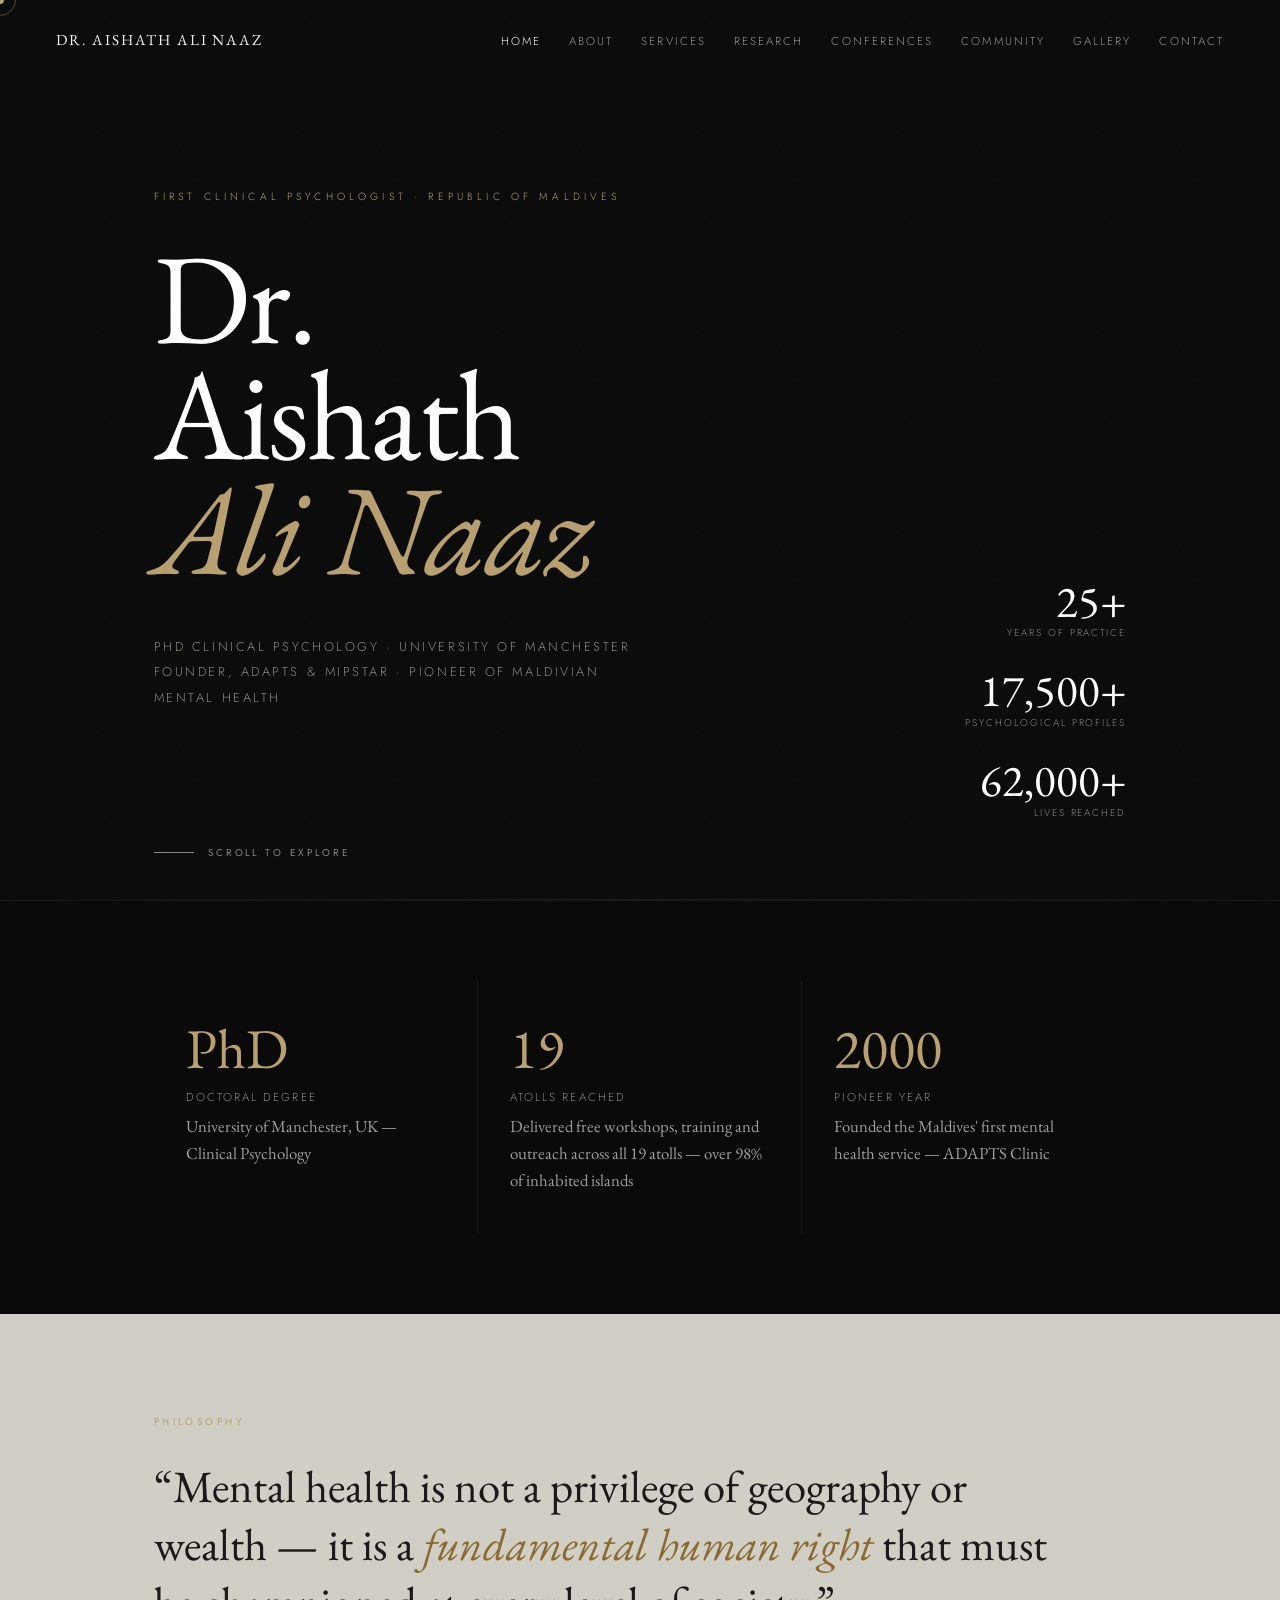
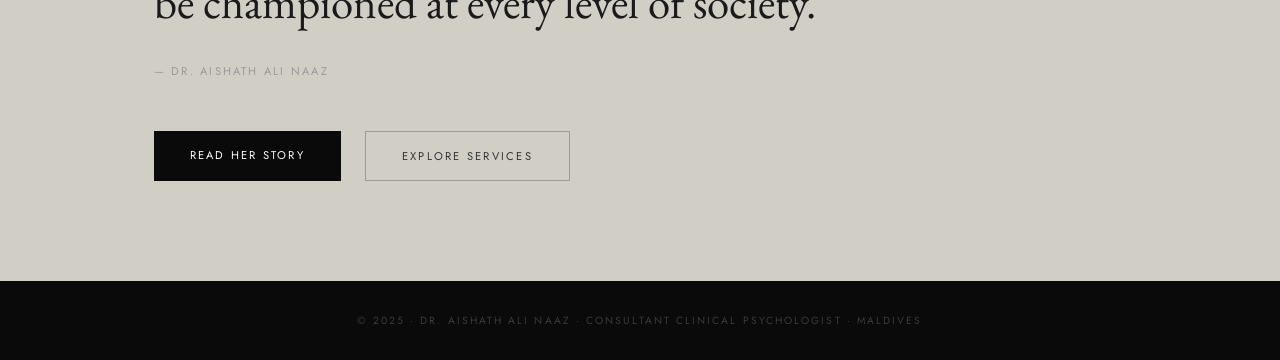
==== commit a28f6287: "Major update: CV-aligned content, 3 new pages (Research, Conferences, Community), updated navigation" ====
--- a/index.html
+++ b/index.html
@@ -3,10 +3,10 @@
 <head>
   <meta charset="UTF-8">
   <meta name="viewport" content="width=device-width, initial-scale=1.0">
-  <title>Dr. Aishath Ali Naaz &mdash; Consultant Clinical Psychologist</title>
-  <meta name="description" content="Dr. Aishath Ali Naaz &mdash; Consultant Clinical Psychologist with 25+ years experience. PhD University of Manchester. Founder of MIPSTAR. Pioneer of mental health services in the Maldives.">
-  <meta property="og:title" content="Dr. Aishath Ali Naaz &mdash; Consultant Clinical Psychologist">
-  <meta property="og:description" content="Pioneer of Maldivian mental health. PhD University of Manchester. Expert witness, researcher, and policy consultant with 25+ years experience.">
+  <title>Dr. Aishath Ali Naaz &mdash; First Clinical Psychologist of the Maldives</title>
+  <meta name="description" content="Dr. Aishath Ali Naaz &mdash; the first Clinical Psychologist of the Maldives. Consultant Clinical Psychologist, practitioner, researcher, advocate, and pioneer. PhD University of Manchester. Founder of ADAPTS and MIPSTAR.">
+  <meta property="og:title" content="Dr. Aishath Ali Naaz &mdash; First Clinical Psychologist of the Maldives">
+  <meta property="og:description" content="The first Clinical Psychologist of the Maldives. PhD University of Manchester. Founder of ADAPTS &amp; MIPSTAR. 25+ years pioneering mental health across all 19 atolls.">
   <meta property="og:type" content="website">
   <meta property="og:locale" content="en_US">
   <link rel="canonical" href="index.html">
@@ -32,6 +32,9 @@
       <li><a href="index.html" class="active">Home</a></li>
       <li><a href="about.html">About</a></li>
       <li><a href="services.html">Services</a></li>
+      <li><a href="research.html">Research</a></li>
+      <li><a href="conferences.html">Conferences</a></li>
+      <li><a href="community.html">Community</a></li>
       <li><a href="gallery.html">Gallery</a></li>
       <li><a href="contact.html">Contact</a></li>
     </ul>
@@ -40,11 +43,11 @@
   <main id="main-content">
     <!-- HERO -->
     <section id="hero">
-      <div class="hero-line fade-in">Licensed Clinical Psychologist &middot; Republic of Maldives</div>
+      <div class="hero-line fade-in">First Clinical Psychologist &middot; Republic of Maldives</div>
       <h1 class="hero-h1 fade-in">Dr.<br>Aishath<br><em>Ali Naaz</em></h1>
       <p class="hero-sub fade-in">
         PhD Clinical Psychology &middot; University of Manchester<br>
-        Founder, MIPSTAR &middot; Pioneer of Maldivian Mental Health
+        Founder, ADAPTS &amp; MIPSTAR &middot; Pioneer of Maldivian Mental Health
       </p>
       <div class="hero-scroll fade-in">Scroll to explore</div>
       <div class="hero-stats fade-in">
@@ -53,11 +56,11 @@
           <div class="h-stat-lbl">Years of Practice</div>
         </div>
         <div>
-          <div class="h-stat-num">17,000+</div>
+          <div class="h-stat-num">17,500+</div>
           <div class="h-stat-lbl">Psychological Profiles</div>
         </div>
         <div>
-          <div class="h-stat-num">52,000+</div>
+          <div class="h-stat-num">62,000+</div>
           <div class="h-stat-lbl">Lives Reached</div>
         </div>
       </div>
@@ -72,14 +75,14 @@
         <div class="is-body">University of Manchester, UK &mdash; Clinical Psychology</div>
       </div>
       <div class="is-item fade-in">
+        <div class="is-num">19</div>
+        <div class="is-label">Atolls Reached</div>
+        <div class="is-body">Delivered free workshops, training and outreach across all 19 atolls &mdash; over 98% of inhabited islands</div>
+      </div>
+      <div class="is-item fade-in">
         <div class="is-num">2000</div>
         <div class="is-label">Pioneer Year</div>
         <div class="is-body">Founded the Maldives' first mental health service &mdash; ADAPTS Clinic</div>
-      </div>
-      <div class="is-item fade-in">
-        <div class="is-num">30+</div>
-        <div class="is-label">Global Conferences</div>
-        <div class="is-body">Presented research on 6 continents across international stages</div>
       </div>
     </div>
 
@@ -104,16 +107,59 @@
     "@type": "Person",
     "name": "Dr. Aishath Ali Naaz",
     "jobTitle": "Consultant Clinical Psychologist",
-    "description": "Pioneer of Maldivian mental health services with 25+ years of clinical practice.",
-    "alumniOf": {
-      "@type": "CollegeOrUniversity",
-      "name": "University of Manchester"
-    },
+    "description": "The first Clinical Psychologist of the Maldives. Practitioner, researcher, advocate, and pioneer of Maldivian mental health with 25+ years of clinical practice.",
+    "alumniOf": [
+      {
+        "@type": "CollegeOrUniversity",
+        "name": "University of Manchester"
+      },
+      {
+        "@type": "CollegeOrUniversity",
+        "name": "NIMHANS, Bangalore"
+      },
+      {
+        "@type": "CollegeOrUniversity",
+        "name": "Bishop Cotton Women's Christian College, Bangalore"
+      }
+    ],
     "worksFor": {
       "@type": "Organization",
       "name": "MIPSTAR"
     },
-    "knowsAbout": ["Clinical Psychology", "Forensic Psychology", "CBT", "DBT", "EMDR", "Child Psychology", "Neurodevelopmental Disorders"],
+    "founder": [
+      {
+        "@type": "Organization",
+        "name": "MIPSTAR",
+        "foundingDate": "2011-04-10"
+      },
+      {
+        "@type": "Organization",
+        "name": "ADAPTS Clinic",
+        "foundingDate": "2000"
+      }
+    ],
+    "knowsAbout": [
+      "Clinical Psychology",
+      "Forensic Psychology",
+      "Psychological Profiling",
+      "CBT",
+      "DBT",
+      "EMDR",
+      "Child Psychology",
+      "Neurodevelopmental Disorders",
+      "Offender Rehabilitation",
+      "Victim Profiling",
+      "Gang Violence Prevention",
+      "Substance Abuse",
+      "Mental Health Policy"
+    ],
+    "award": [
+      "Leadership Excellence in Mental Health, Gold Category, Professional and Career Women Awards Maldives 2019",
+      "Runner up, Mental Health Champion 2018, Universal Health and Mental Health Congress, Malta",
+      "Award for Excellence in Moderation, Coventry University 2016/2017",
+      "National Award of Recognition in Psychology, Maldives 2012",
+      "National Award of Special Achievement in Academics, Maldives 2012"
+    ],
     "nationality": "Maldivian"
   }
   </script>
--- a/css/global.css
+++ b/css/global.css
@@ -71,23 +71,7 @@
   transition: transform .15s ease-out, width .3s, height .3s;
 }
 
-/* WAVE RIPPLE */
-.wave-ripple {
-  position: fixed;
-  width: 20px;
-  height: 20px;
-  border-radius: 50%;
-  pointer-events: none;
-  transform: translate(-50%, -50%);
-  border: 1px solid rgba(184, 160, 112, 0.25);
-  animation: waveExpand 0.8s ease-out forwards;
-  z-index: 9997;
-}
-
-@keyframes waveExpand {
-  0%   { opacity: 0.5; transform: translate(-50%, -50%) scale(0.5); }
-  100% { opacity: 0;   transform: translate(-50%, -50%) scale(3); }
-}
+
 
 /* SKIP-TO-CONTENT LINK */
 .skip-link {
@@ -136,7 +120,7 @@
 
 .nav-links {
   display: flex;
-  gap: 36px;
+  gap: 28px;
   list-style: none;
 }
 
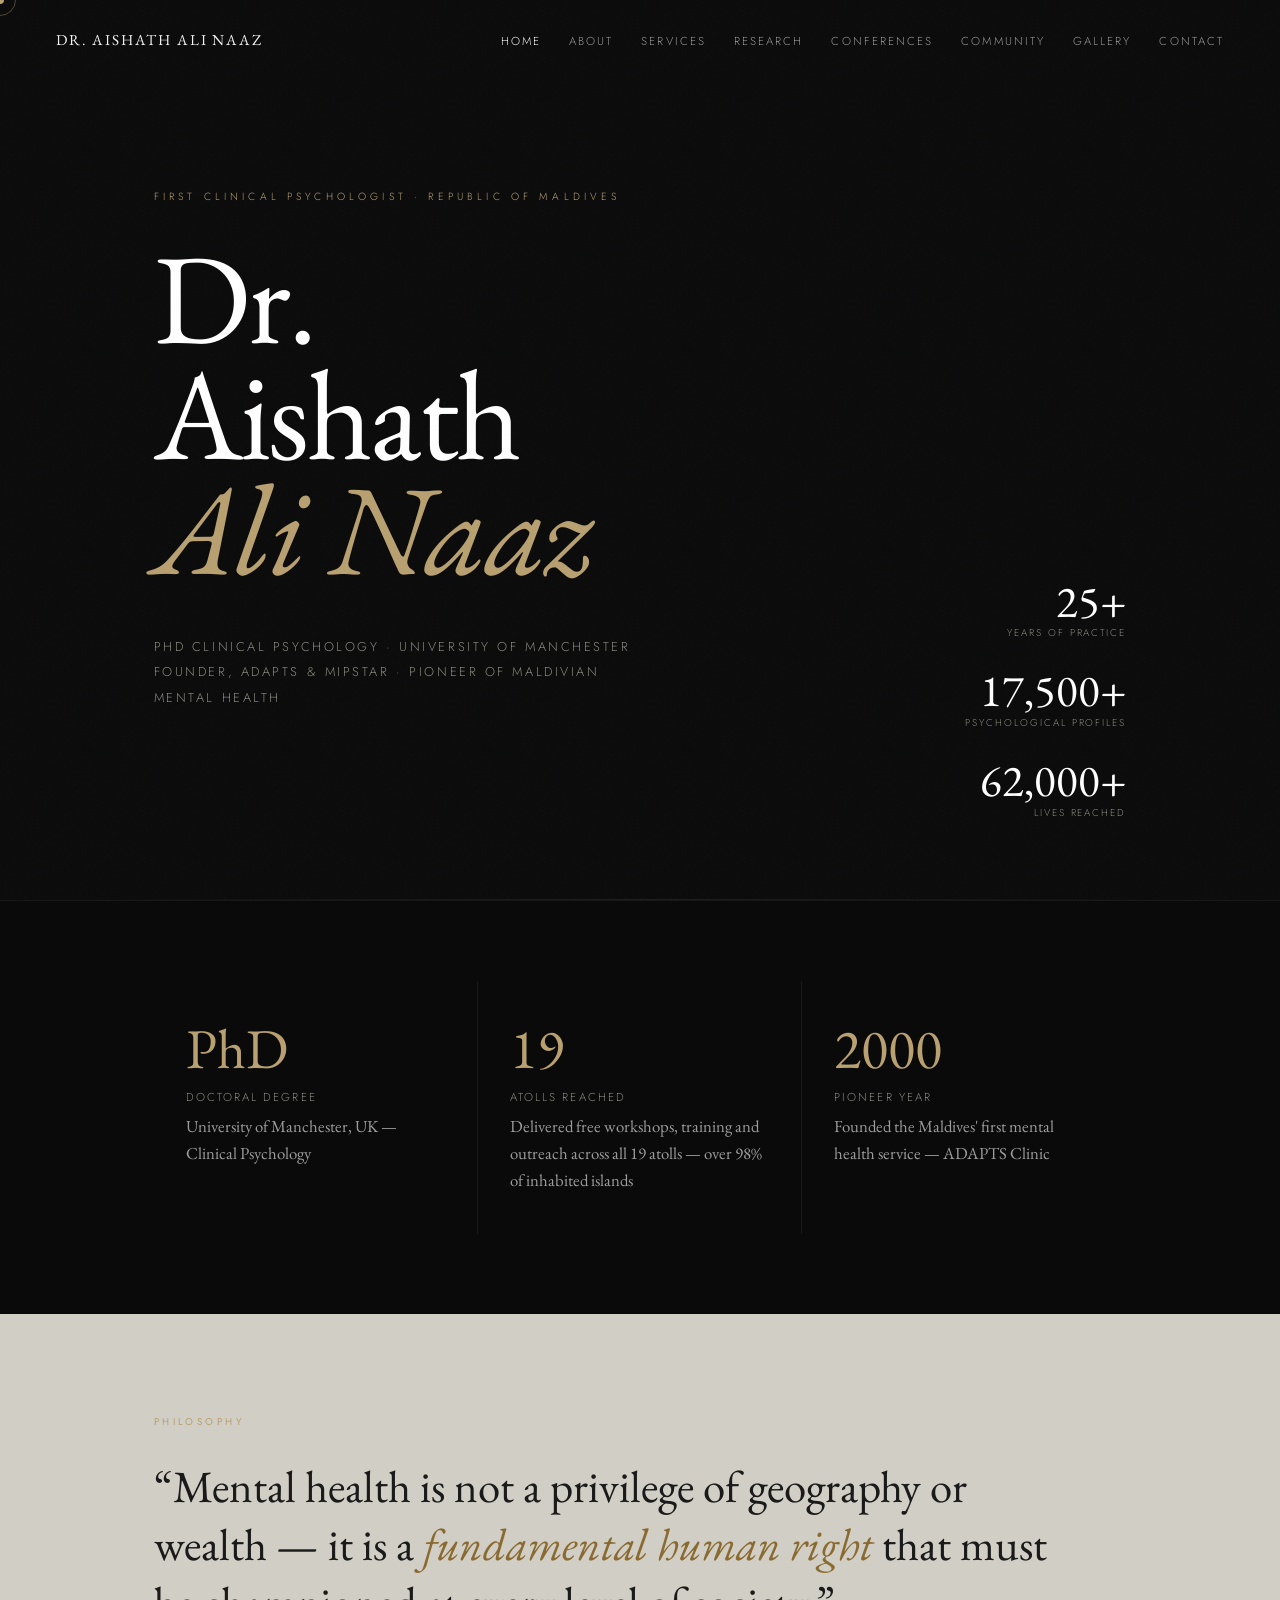
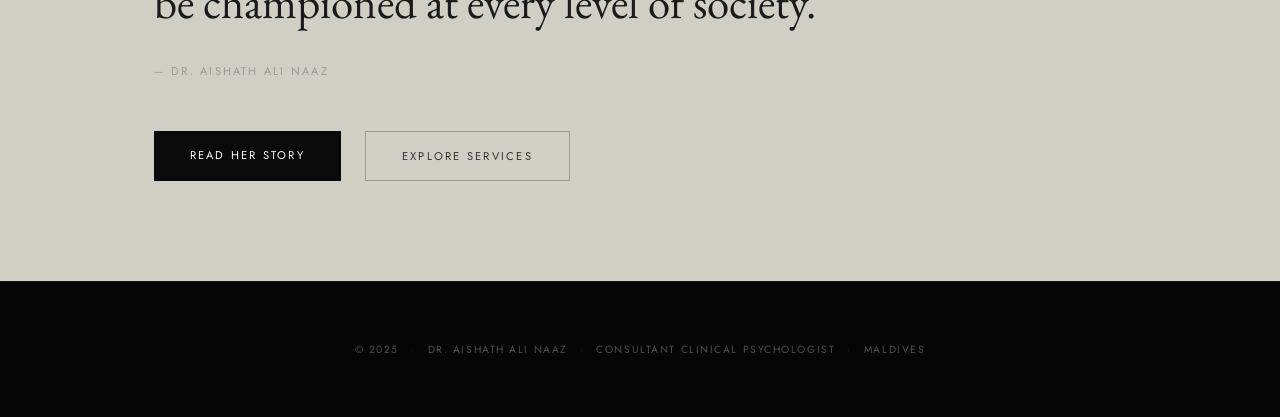
==== commit 2cbd14c6: "Premium styling updates and footer overhaul" ====
--- a/index.html
+++ b/index.html
@@ -49,7 +49,7 @@
         PhD Clinical Psychology &middot; University of Manchester<br>
         Founder, ADAPTS &amp; MIPSTAR &middot; Pioneer of Maldivian Mental Health
       </p>
-      <div class="hero-scroll fade-in">Scroll to explore</div>
+
       <div class="hero-stats fade-in">
         <div>
           <div class="h-stat-num">25+</div>
@@ -98,7 +98,11 @@
     </section>
   </main>
 
-  <footer>&copy; 2025 &middot; Dr. Aishath Ali Naaz &middot; Consultant Clinical Psychologist &middot; Maldives</footer>
+  <footer>
+    <div class="footer-line">
+      &copy; 2025 <span>&middot;</span> Dr. Aishath Ali Naaz <span>&middot;</span> Consultant Clinical Psychologist <span>&middot;</span> Maldives
+    </div>
+  </footer>
 
   <script src="js/global.js"></script>
   <script type="application/ld+json">
--- a/css/global.css
+++ b/css/global.css
@@ -267,16 +267,38 @@
 }
 
 /* ---- FOOTER ---- */
+/* ---- FOOTER ---- */
 footer {
-  background: var(--black);
+  background: #050505;
+  color: rgba(255, 255, 255, .3);
+  padding: 60px 12vw;
+  border-top: 1px solid rgba(255, 255, 255, .05);
+  text-align: center;
+  font-size: .65rem;
+  letter-spacing: .15em;
+  text-transform: uppercase;
+}
+
+.footer-line {
   display: flex;
   align-items: center;
   justify-content: center;
-  padding: 32px;
-  font-size: .65rem;
-  letter-spacing: .2em;
-  text-transform: uppercase;
-  color: rgba(255, 255, 255, .2);
+  gap: 12px;
+  flex-wrap: wrap;
+}
+
+.footer-line span {
+  opacity: .5;
+}
+
+@media (max-width: 600px) {
+  footer {
+    padding: 40px 6vw;
+  }
+  .footer-line {
+    gap: 8px;
+    line-height: 1.8;
+  }
 }
 
 /* ---- ANIMATIONS ---- */
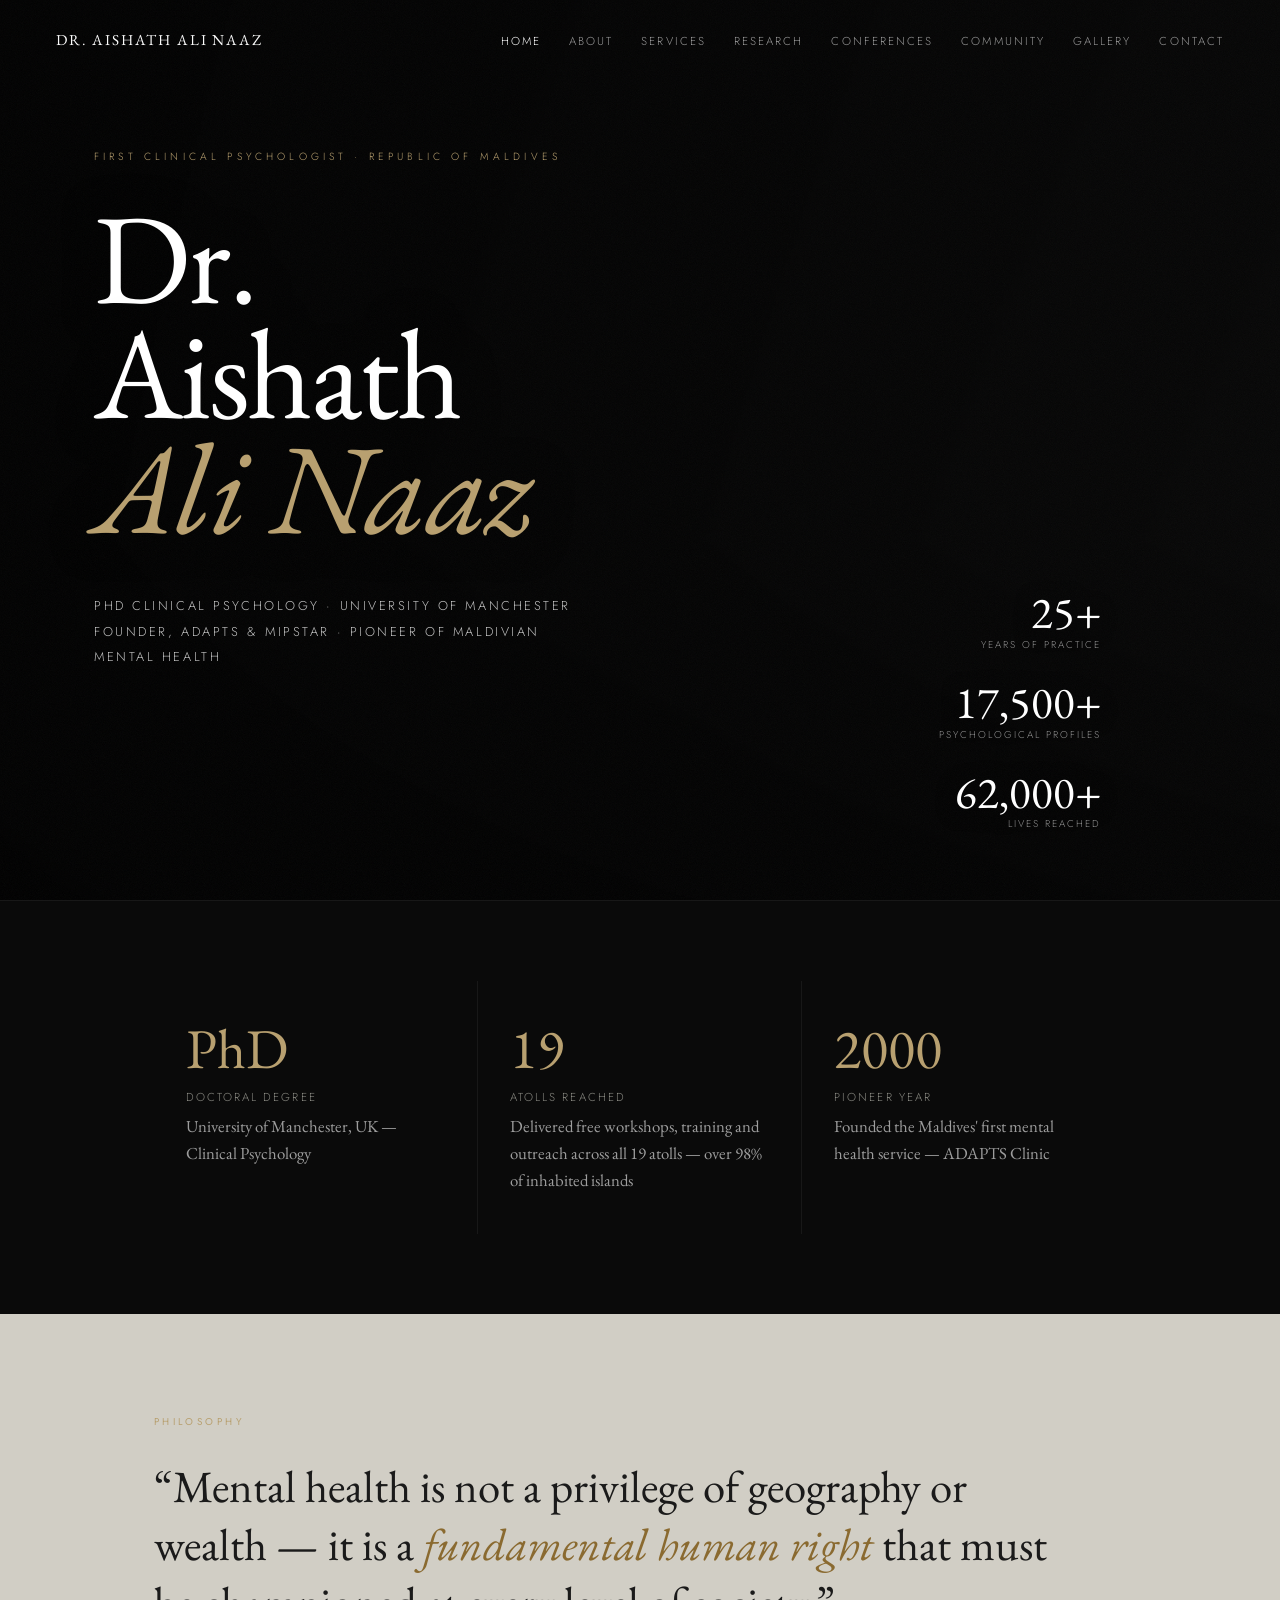
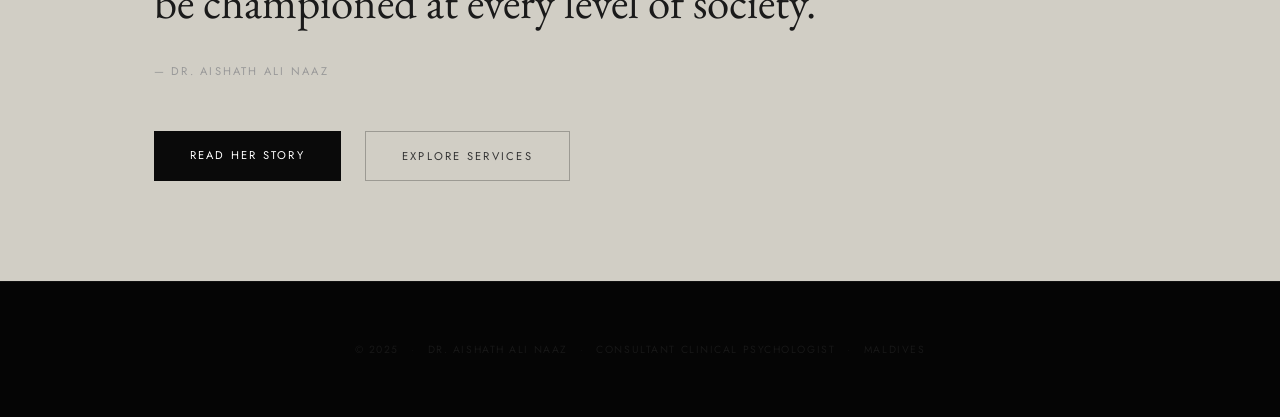
==== commit 460db55b: "removed photos" ====
--- a/index.html
+++ b/index.html
@@ -16,29 +16,12 @@
   <link href="https://fonts.googleapis.com/css2?family=EB+Garamond:ital,wght@0,400;0,500;0,700;1,400;1,500&family=Jost:wght@200;300;400;500&display=swap" rel="stylesheet">
   <link rel="stylesheet" href="css/global.css">
   <link rel="stylesheet" href="css/index.css">
-  <noscript><style>.fade-in{opacity:1!important}body{cursor:auto!important}</style></noscript>
+  <noscript><style>.fade-in{opacity:1!important}</style></noscript>
 </head>
-<body>
+<body data-page="home">
   <a href="#main-content" class="skip-link">Skip to content</a>
-  <div class="cursor" id="cursor"></div>
-  <div class="cursor-ring" id="cursorRing"></div>
 
-  <nav aria-label="Main navigation">
-    <a href="index.html" class="nav-logo">Dr. Aishath Ali Naaz</a>
-    <button class="nav-toggle" aria-label="Toggle navigation" aria-expanded="false">
-      <span></span><span></span><span></span>
-    </button>
-    <ul class="nav-links">
-      <li><a href="index.html" class="active">Home</a></li>
-      <li><a href="about.html">About</a></li>
-      <li><a href="services.html">Services</a></li>
-      <li><a href="research.html">Research</a></li>
-      <li><a href="conferences.html">Conferences</a></li>
-      <li><a href="community.html">Community</a></li>
-      <li><a href="gallery.html">Gallery</a></li>
-      <li><a href="contact.html">Contact</a></li>
-    </ul>
-  </nav>
+  <div id="nav-placeholder"></div>
 
   <main id="main-content">
     <!-- HERO -->
@@ -98,11 +81,7 @@
     </section>
   </main>
 
-  <footer>
-    <div class="footer-line">
-      &copy; 2025 <span>&middot;</span> Dr. Aishath Ali Naaz <span>&middot;</span> Consultant Clinical Psychologist <span>&middot;</span> Maldives
-    </div>
-  </footer>
+  <div id="footer-placeholder"></div>
 
   <script src="js/global.js"></script>
   <script type="application/ld+json">
@@ -113,49 +92,19 @@
     "jobTitle": "Consultant Clinical Psychologist",
     "description": "The first Clinical Psychologist of the Maldives. Practitioner, researcher, advocate, and pioneer of Maldivian mental health with 25+ years of clinical practice.",
     "alumniOf": [
-      {
-        "@type": "CollegeOrUniversity",
-        "name": "University of Manchester"
-      },
-      {
-        "@type": "CollegeOrUniversity",
-        "name": "NIMHANS, Bangalore"
-      },
-      {
-        "@type": "CollegeOrUniversity",
-        "name": "Bishop Cotton Women's Christian College, Bangalore"
-      }
+      { "@type": "CollegeOrUniversity", "name": "University of Manchester" },
+      { "@type": "CollegeOrUniversity", "name": "NIMHANS, Bangalore" },
+      { "@type": "CollegeOrUniversity", "name": "Bishop Cotton Women's Christian College, Bangalore" }
     ],
-    "worksFor": {
-      "@type": "Organization",
-      "name": "MIPSTAR"
-    },
+    "worksFor": { "@type": "Organization", "name": "MIPSTAR" },
     "founder": [
-      {
-        "@type": "Organization",
-        "name": "MIPSTAR",
-        "foundingDate": "2011-04-10"
-      },
-      {
-        "@type": "Organization",
-        "name": "ADAPTS Clinic",
-        "foundingDate": "2000"
-      }
+      { "@type": "Organization", "name": "MIPSTAR", "foundingDate": "2011-04-10" },
+      { "@type": "Organization", "name": "ADAPTS Clinic", "foundingDate": "2000" }
     ],
     "knowsAbout": [
-      "Clinical Psychology",
-      "Forensic Psychology",
-      "Psychological Profiling",
-      "CBT",
-      "DBT",
-      "EMDR",
-      "Child Psychology",
-      "Neurodevelopmental Disorders",
-      "Offender Rehabilitation",
-      "Victim Profiling",
-      "Gang Violence Prevention",
-      "Substance Abuse",
-      "Mental Health Policy"
+      "Clinical Psychology","Forensic Psychology","Psychological Profiling","CBT","DBT","EMDR",
+      "Child Psychology","Neurodevelopmental Disorders","Offender Rehabilitation","Victim Profiling",
+      "Gang Violence Prevention","Substance Abuse","Mental Health Policy"
     ],
     "award": [
       "Leadership Excellence in Mental Health, Gold Category, Professional and Career Women Awards Maldives 2019",
--- a/css/global.css
+++ b/css/global.css
@@ -35,41 +35,7 @@
   overflow-x: hidden;
 }
 
-/* POINTER-BASED CURSOR */
-@media (pointer: fine) {
-  body { cursor: none; }
-  .cursor, .cursor-ring { display: block; }
-}
-
-@media (pointer: coarse) {
-  body { cursor: auto; }
-  .cursor, .cursor-ring { display: none; }
-}
-
-/* CUSTOM CURSOR */
-.cursor {
-  width: 8px;
-  height: 8px;
-  background: var(--accent);
-  border-radius: 50%;
-  position: fixed;
-  pointer-events: none;
-  z-index: 9999;
-  transform: translate(-50%, -50%);
-  transition: transform .1s, width .3s, height .3s;
-}
-
-.cursor-ring {
-  width: 32px;
-  height: 32px;
-  border: 1px solid rgba(184, 160, 112, .4);
-  border-radius: 50%;
-  position: fixed;
-  pointer-events: none;
-  z-index: 9998;
-  transform: translate(-50%, -50%);
-  transition: transform .15s ease-out, width .3s, height .3s;
-}
+
 
 
 
@@ -270,7 +236,7 @@
 /* ---- FOOTER ---- */
 footer {
   background: #050505;
-  color: rgba(255, 255, 255, .3);
+  color: rgba(255, 255, 255, 0.075);
   padding: 60px 12vw;
   border-top: 1px solid rgba(255, 255, 255, .05);
   text-align: center;
@@ -295,6 +261,7 @@
   footer {
     padding: 40px 6vw;
   }
+
   .footer-line {
     gap: 8px;
     line-height: 1.8;
@@ -303,8 +270,15 @@
 
 /* ---- ANIMATIONS ---- */
 @keyframes fadeUp {
-  from { opacity: 0; transform: translateY(30px); }
-  to   { opacity: 1; transform: translateY(0); }
+  from {
+    opacity: 0;
+    transform: translateY(30px);
+  }
+
+  to {
+    opacity: 1;
+    transform: translateY(0);
+  }
 }
 
 .fade-in {
@@ -392,6 +366,7 @@
    REDUCED MOTION — Accessibility
    ================================================================ */
 @media (prefers-reduced-motion: reduce) {
+
   *,
   *::before,
   *::after {
@@ -404,4 +379,4 @@
   .fade-in {
     opacity: 1;
   }
-}
+}
--- a/css/index.css
+++ b/css/index.css
@@ -5,24 +5,48 @@
 /* HERO */
 #hero {
   height: 100vh;
-  background: var(--black);
   display: flex;
   flex-direction: column;
   justify-content: center;
-  padding: 0 12vw;
+  padding: 160px 12vw 0 calc(5vw + 30px);
   position: relative;
   overflow: hidden;
-}
-
+
+  /* Full-bleed background image */
+  background-image: url("../gallery_photos/website_bg/IMG_4823.JPG.jpeg");
+  background-size: cover;
+  background-position: right top;
+  background-repeat: no-repeat;
+}
+
+/* Dark gradient overlay — heavy on left for text legibility, fades right */
+#hero::before {
+  content: '';
+  position: absolute;
+  inset: 0;
+  background:
+    linear-gradient(to right,  rgba(0,0,0,.82) 0%, rgba(0,0,0,.55) 55%, rgba(0,0,0,.25) 100%),
+    linear-gradient(to bottom, rgba(0,0,0,.25) 0%, rgba(0,0,0,.1)  60%, rgba(0,0,0,.55) 100%);
+  z-index: 1;
+  pointer-events: none;
+}
+
+/* Film-grain texture on top */
 #hero::after {
   content: '';
   position: absolute;
   inset: 0;
   pointer-events: none;
-  z-index: 1;
-  opacity: .035;
+  z-index: 2;
+  opacity: .04;
   background-image: url("data:image/svg+xml,%3Csvg viewBox='0 0 256 256' xmlns='http://www.w3.org/2000/svg'%3E%3Cfilter id='noise'%3E%3CfeTurbulence type='fractalNoise' baseFrequency='0.9' numOctaves='4' stitchTiles='stitch'/%3E%3C/filter%3E%3Crect width='100%25' height='100%25' filter='url(%23noise)'/%3E%3C/svg%3E");
   background-size: 200px;
+}
+
+/* All text content sits above overlays */
+#hero > * {
+  position: relative;
+  z-index: 3;
 }
 
 .hero-line {
@@ -41,6 +65,7 @@
   line-height: .9;
   color: var(--white);
   letter-spacing: -.02em;
+  text-shadow: 0 2px 40px rgba(0,0,0,.5);
 }
 
 .hero-h1 em {
@@ -54,7 +79,7 @@
   font-weight: 300;
   letter-spacing: .2em;
   text-transform: uppercase;
-  color: var(--mid);
+  color: rgba(255,255,255,.75);
   max-width: 480px;
   line-height: 2;
 }
@@ -70,6 +95,7 @@
   display: flex;
   align-items: center;
   gap: 14px;
+  z-index: 3;
 }
 
 .hero-scroll::before {
@@ -83,17 +109,18 @@
 
 @keyframes scrollLine {
   0%, 100% { width: 40px; opacity: .5; }
-  50%      { width: 70px; opacity: 1; }
+  50%       { width: 70px; opacity: 1; }
 }
 
 .hero-stats {
   position: absolute;
-  right: 12vw;
+  right: 2vw;
   bottom: 80px;
   display: flex;
   flex-direction: column;
   gap: 28px;
   text-align: right;
+  z-index: 3;
 }
 
 .h-stat-num {
@@ -102,6 +129,7 @@
   font-weight: 400;
   color: var(--white);
   line-height: 1;
+  text-shadow: 0 2px 20px rgba(0,0,0,.6);
 }
 
 .h-stat-lbl {
@@ -109,7 +137,7 @@
   font-weight: 300;
   letter-spacing: .2em;
   text-transform: uppercase;
-  color: var(--mid);
+  color: rgba(255,255,255,.55);
   margin-top: 2px;
 }
 
@@ -119,7 +147,8 @@
   left: 0;
   right: 0;
   height: 1px;
-  background: linear-gradient(to right, transparent, rgba(255, 255, 255, .08), transparent);
+  background: linear-gradient(to right, transparent, rgba(255, 255, 255, .12), transparent);
+  z-index: 3;
 }
 
 /* INTRO STRIP */
@@ -195,6 +224,7 @@
 @media (max-width: 900px) {
   #hero {
     padding: 0 6vw;
+    background-position: 70% top;
   }
 
   .hero-stats {
